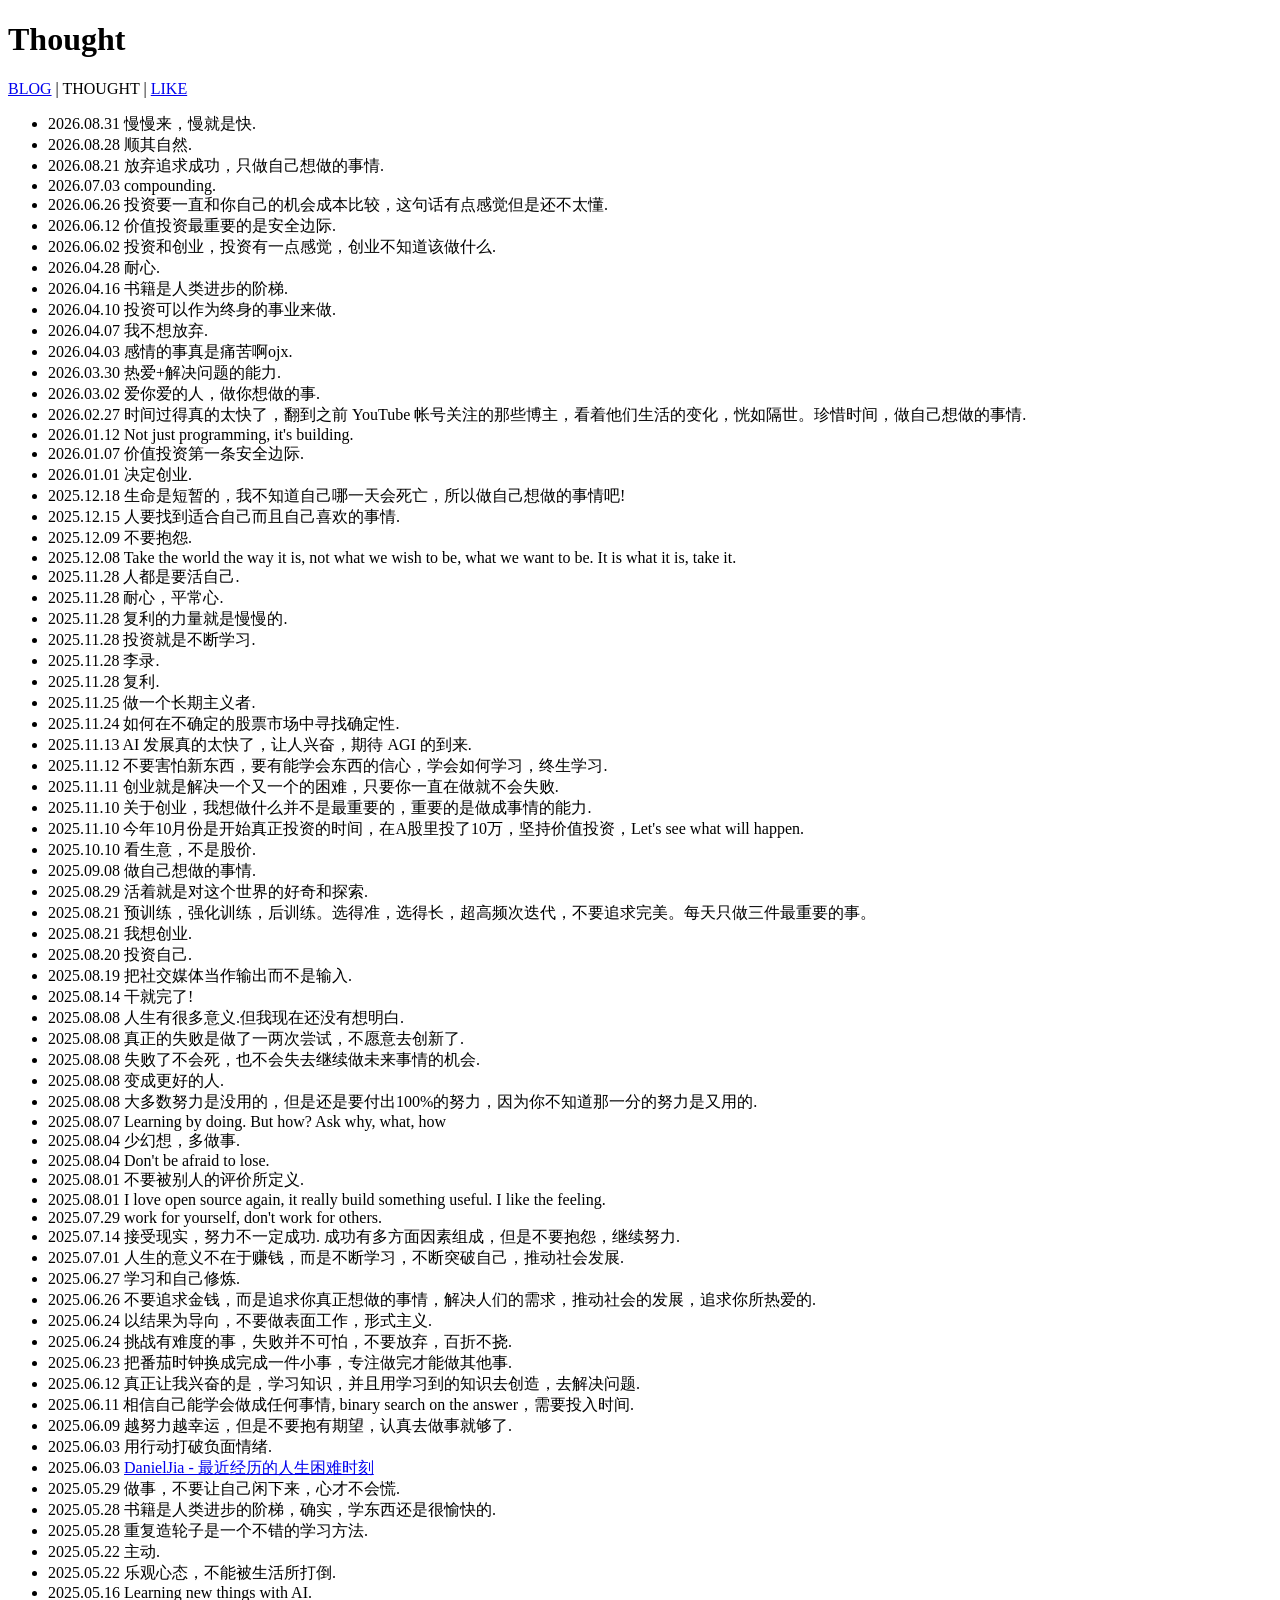
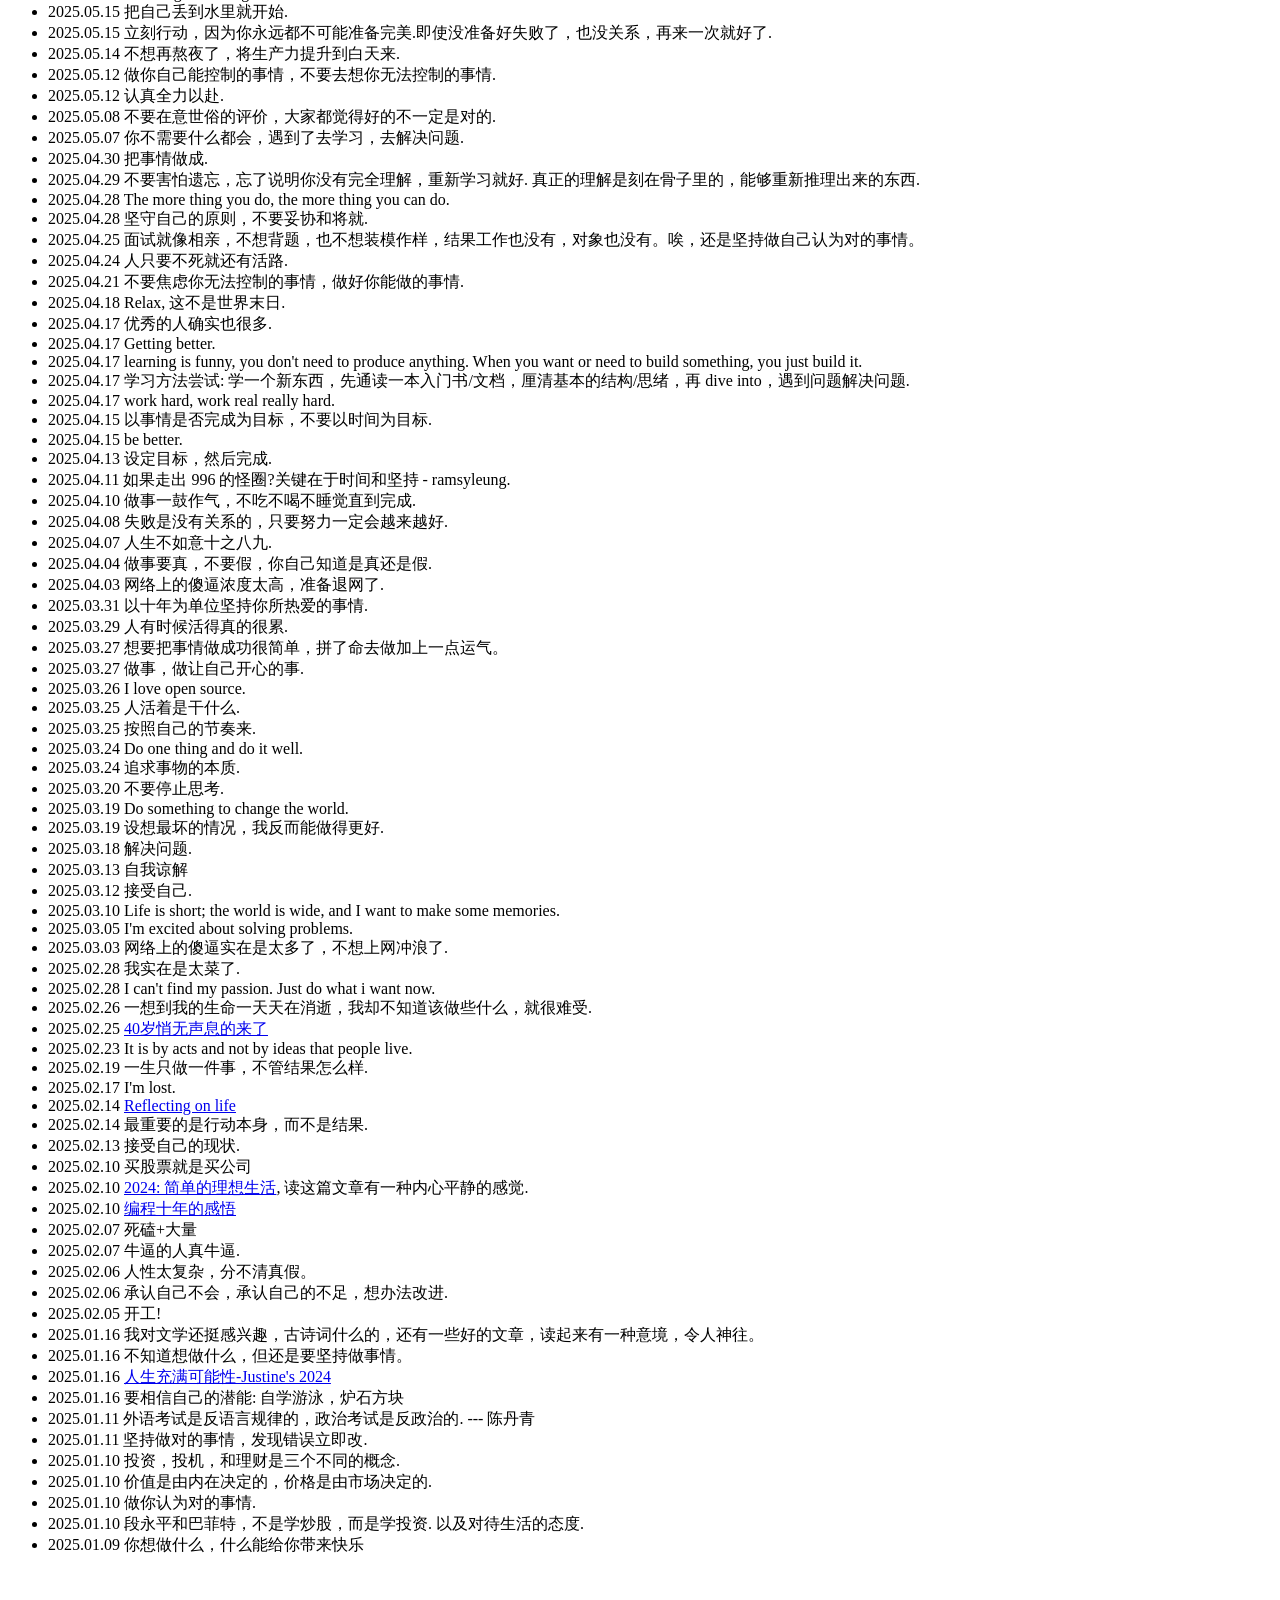
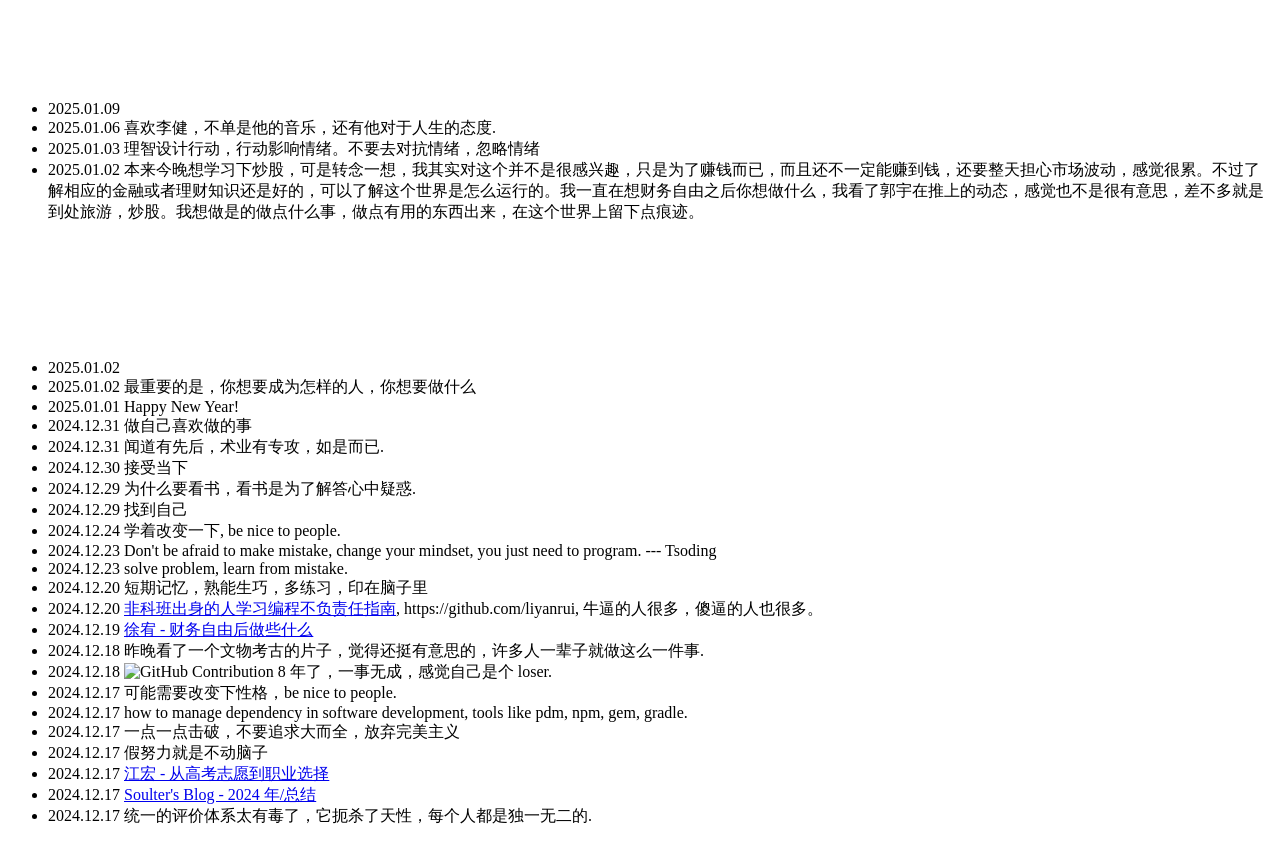
==== thought.html @ a5ce5727 "Update" ====
<!DOCTYPE html>
<html>
    <head>
        <title>Thought</title>
        <link rel="stylesheet" href="./assets/main.css" />
    </head>
    <body>
        <div class="content">
        <h1>Thought</h1>
        <div id="blog">
            <a href="./index.html">BLOG</a> | THOUGHT | <a href="./like.html">LIKE</a>
        </div>
        <ul>
            <li>2026.08.31 慢慢来，慢就是快.</li>
            <li>2026.08.28 顺其自然.</li>
            <li>2026.08.21 放弃追求成功，只做自己想做的事情.</li>
            <li>2026.07.03 compounding.</li>
            <li>2026.06.26 投资要一直和你自己的机会成本比较，这句话有点感觉但是还不太懂.</li>
            <li>2026.06.12 价值投资最重要的是安全边际.</li>
            <li>2026.06.02 投资和创业，投资有一点感觉，创业不知道该做什么.</li>
            <li>2026.04.28 耐心.</li>
            <li>2026.04.16 书籍是人类进步的阶梯.</li>
            <li>2026.04.10 投资可以作为终身的事业来做.</li>
            <li>2026.04.07 我不想放弃.</li>
            <li>2026.04.03 感情的事真是痛苦啊ojx.</li>
            <li>2026.03.30 热爱+解决问题的能力.</li>
            <li>2026.03.02 爱你爱的人，做你想做的事.</li>
            <li>2026.02.27 时间过得真的太快了，翻到之前 YouTube 帐号关注的那些博主，看着他们生活的变化，恍如隔世。珍惜时间，做自己想做的事情.</li>
            <li>2026.01.12 Not just programming, it's building.</li>
            <li>2026.01.07 价值投资第一条安全边际.</li>
            <li>2026.01.01 决定创业.</li>
            <li>2025.12.18 生命是短暂的，我不知道自己哪一天会死亡，所以做自己想做的事情吧!</li>
            <li>2025.12.15 人要找到适合自己而且自己喜欢的事情.</li>
            <li>2025.12.09 不要抱怨.</li>
            <li>2025.12.08 Take the world the way it is, not what we wish to be, what we want to be. It is what it is, take it.</li>
            <li>2025.11.28 人都是要活自己.</li>
            <li>2025.11.28 耐心，平常心.</li>
            <li>2025.11.28 复利的力量就是慢慢的.</li>
            <li>2025.11.28 投资就是不断学习.</li>
            <li>2025.11.28 李录.</li>
            <li>2025.11.28 复利.</li>
            <li>2025.11.25 做一个长期主义者.</li>
            <li>2025.11.24 如何在不确定的股票市场中寻找确定性.</li>
            <li>2025.11.13 AI 发展真的太快了，让人兴奋，期待 AGI 的到来.</li>
            <li>2025.11.12 不要害怕新东西，要有能学会东西的信心，学会如何学习，终生学习.</li>
            <li>2025.11.11 创业就是解决一个又一个的困难，只要你一直在做就不会失败.</li>
            <li>2025.11.10 关于创业，我想做什么并不是最重要的，重要的是做成事情的能力.</li>
            <li>2025.11.10 今年10月份是开始真正投资的时间，在A股里投了10万，坚持价值投资，Let's see what will happen.</li>
            <li>2025.10.10 看生意，不是股价.</li>
            <li>2025.09.08 做自己想做的事情.</li>
            <li>2025.08.29 活着就是对这个世界的好奇和探索.</li>
            <li>2025.08.21 预训练，强化训练，后训练。选得准，选得长，超高频次迭代，不要追求完美。每天只做三件最重要的事。</li>
            <li>2025.08.21 我想创业.</li>
            <li>2025.08.20 投资自己.</li>
            <li>2025.08.19 把社交媒体当作输出而不是输入.</li>
            <li>2025.08.14 干就完了!</li>
            <li>2025.08.08 人生有很多意义.但我现在还没有想明白.</li>
            <li>2025.08.08 真正的失败是做了一两次尝试，不愿意去创新了.</li>
            <li>2025.08.08 失败了不会死，也不会失去继续做未来事情的机会.</li>
            <li>2025.08.08 变成更好的人.</li>
            <li>2025.08.08 大多数努力是没用的，但是还是要付出100%的努力，因为你不知道那一分的努力是又用的.</li>
            <li>2025.08.07 Learning by doing. But how? Ask why, what, how</li>
            <li>2025.08.04 少幻想，多做事.</li>
            <li>2025.08.04 Don't be afraid to lose.</li>
            <li>2025.08.01 不要被别人的评价所定义.</li>
            <li>2025.08.01 I love open source again, it really build something useful. I like the feeling.</li>
            <li>2025.07.29 work for yourself, don't work for others.</li>
            <li>2025.07.14 接受现实，努力不一定成功. 成功有多方面因素组成，但是不要抱怨，继续努力.</li>
            <li>2025.07.01 人生的意义不在于赚钱，而是不断学习，不断突破自己，推动社会发展.</li>
            <li>2025.06.27 学习和自己修炼.</li>
            <li>2025.06.26 不要追求金钱，而是追求你真正想做的事情，解决人们的需求，推动社会的发展，追求你所热爱的.</li>
            <li>2025.06.24 以结果为导向，不要做表面工作，形式主义.</li>
            <li>2025.06.24 挑战有难度的事，失败并不可怕，不要放弃，百折不挠.</li>
            <li>2025.06.23 把番茄时钟换成完成一件小事，专注做完才能做其他事.</li>
            <li>2025.06.12 真正让我兴奋的是，学习知识，并且用学习到的知识去创造，去解决问题.</li>
            <li>2025.06.11 相信自己能学会做成任何事情, binary search on the answer，需要投入时间.</li>
            <li>2025.06.09 越努力越幸运，但是不要抱有期望，认真去做事就够了.</li>
            <li>2025.06.03 用行动打破负面情绪.</li>
            <li>2025.06.03 <a href="https://danieljia.com/posts/tough-time/">DanielJia - 最近经历的人生困难时刻</a>
            <li>2025.05.29 做事，不要让自己闲下来，心才不会慌.</li>
            <li>2025.05.28 书籍是人类进步的阶梯，确实，学东西还是很愉快的.</li>
            <li>2025.05.28 重复造轮子是一个不错的学习方法.</li>
            <li>2025.05.22 主动.</li>
            <li>2025.05.22 乐观心态，不能被生活所打倒.</li>
            <li>2025.05.16 Learning new things with AI.</li>
            <li>2025.05.15 把自己丢到水里就开始.</li>
            <li>2025.05.15 立刻行动，因为你永远都不可能准备完美.即使没准备好失败了，也没关系，再来一次就好了.</li>
            <li>2025.05.14 不想再熬夜了，将生产力提升到白天来.</li>
            <li>2025.05.12 做你自己能控制的事情，不要去想你无法控制的事情.</li>
            <li>2025.05.12 认真全力以赴.</li>
            <li>2025.05.08 不要在意世俗的评价，大家都觉得好的不一定是对的.</li>
            <li>2025.05.07 你不需要什么都会，遇到了去学习，去解决问题.</li>
            <li>2025.04.30 把事情做成.</li>
            <li>2025.04.29 不要害怕遗忘，忘了说明你没有完全理解，重新学习就好. 真正的理解是刻在骨子里的，能够重新推理出来的东西.</li>
            <li>2025.04.28 The more thing you do, the more thing you can do.</li>
            <li>2025.04.28 坚守自己的原则，不要妥协和将就.</li>
            <li>2025.04.25 面试就像相亲，不想背题，也不想装模作样，结果工作也没有，对象也没有。唉，还是坚持做自己认为对的事情。</li>
            <li>2025.04.24 人只要不死就还有活路.</li>
            <li>2025.04.21 不要焦虑你无法控制的事情，做好你能做的事情.</li>
            <li>2025.04.18 Relax, 这不是世界末日.</li>
            <li>2025.04.17 优秀的人确实也很多.</li>
            <li>2025.04.17 Getting better.</li>
            <li>2025.04.17 learning is funny, you don't need to produce anything. When you want or need to build something, you just build it.</li>
            <li>2025.04.17 学习方法尝试: 学一个新东西，先通读一本入门书/文档，厘清基本的结构/思绪，再 dive into，遇到问题解决问题.</li>
            <li>2025.04.17 work hard, work real really hard.</li>
            <li>2025.04.15 以事情是否完成为目标，不要以时间为目标.</li>
            <li>2025.04.15 be better.</li>
            <li>2025.04.13 设定目标，然后完成.</li>
            <li>2025.04.11 如果走出 996 的怪圈?关键在于时间和坚持 - ramsyleung.</li>
            <li>2025.04.10 做事一鼓作气，不吃不喝不睡觉直到完成.</li>
            <li>2025.04.08 失败是没有关系的，只要努力一定会越来越好.</li>
            <li>2025.04.07 人生不如意十之八九.</li>
            <li>2025.04.04 做事要真，不要假，你自己知道是真还是假.</li>
            <li>2025.04.03 网络上的傻逼浓度太高，准备退网了.</li>
            <li>2025.03.31 以十年为单位坚持你所热爱的事情.</li>
            <li>2025.03.29 人有时候活得真的很累. </li>
            <li>2025.03.27 想要把事情做成功很简单，拼了命去做加上一点运气。</li>
	        <li>2025.03.27 做事，做让自己开心的事.</li>
	        <li>2025.03.26 I love open source.</li>
            <li>2025.03.25 人活着是干什么.</li>
            <li>2025.03.25 按照自己的节奏来.</li>
            <li>2025.03.24 Do one thing and do it well.</li>
            <li>2025.03.24 追求事物的本质.</li>
            <li>2025.03.20 不要停止思考.</li>
            <li>2025.03.19 Do something to change the world.</li>
            <li>2025.03.19 设想最坏的情况，我反而能做得更好.</li>
            <li>2025.03.18 解决问题.</li>
            <li>2025.03.13 自我谅解</li>
            <li>2025.03.12 接受自己.</li>
            <li>2025.03.10 Life is short; the world is wide, and I want to make some memories.</li>
            <li>2025.03.05 I'm excited about solving problems.</li>
            <li>2025.03.03 网络上的傻逼实在是太多了，不想上网冲浪了.</li>
            <li>2025.02.28 我实在是太菜了.</li>
            <li>2025.02.28 I can't find my passion. Just do what i want now.</li>
            <li>2025.02.26 一想到我的生命一天天在消逝，我却不知道该做些什么，就很难受.</li>
            <li>2025.02.25 <a href="https://danieljia.com/posts/40-birthday/">40岁悄无声息的来了</a></li>
            <li>2025.02.23 It is by acts and not by ideas that people live.</li>
            <li>2025.02.19 一生只做一件事，不管结果怎么样.</li>
            <li>2025.02.17 I'm lost.</li>
            <li>2025.02.14 <a href="https://lucumr.pocoo.org/2024/12/26/reflecting-on-life/">Reflecting on life</a></li>
            <li>2025.02.14 最重要的是行动本身，而不是结果.</li>
            <li>2025.02.13 接受自己的现状.</li>
            <li>2025.02.10 买股票就是买公司</li>
            <li>2025.02.10 <a href="https://catcoding.me/p/2024-summary/">2024: 简单的理想生活</a>, 读这篇文章有一种内心平静的感觉.</li>
            <li>2025.02.10 <a href="https://ramsayleung.github.io/zh/post/2024/%E7%BC%96%E7%A8%8B%E5%8D%81%E5%B9%B4%E7%9A%84%E6%84%9F%E6%82%9F/">编程十年的感悟</a></li>
            <li>2025.02.07 死磕+大量</li>
            <li>2025.02.07 牛逼的人真牛逼.</li>
            <li>2025.02.06 人性太复杂，分不清真假。</li>
            <li>2025.02.06 承认自己不会，承认自己的不足，想办法改进.</li>
            <li>2025.02.05 开工!</li>
            <li>2025.01.16 我对文学还挺感兴趣，古诗词什么的，还有一些好的文章，读起来有一种意境，令人神往。</li>
            <li>2025.01.16 不知道想做什么，但还是要坚持做事情。</li>
            <li>2025.01.16 <a href="https://justinyan.me/post/6081">人生充满可能性-Justine's 2024</a>
            <li>2025.01.16 要相信自己的潜能: 自学游泳，炉石方块</li>
            <li>2025.01.11 外语考试是反语言规律的，政治考试是反政治的. --- 陈丹青</li>
            <li>2025.01.11 坚持做对的事情，发现错误立即改.</li>
            <li>2025.01.10 投资，投机，和理财是三个不同的概念.</li>
            <li>2025.01.10 价值是由内在决定的，价格是由市场决定的.</li>
            <li>2025.01.10 做你认为对的事情.</li>
            <li>2025.01.10 段永平和巴菲特，不是学炒股，而是学投资. 以及对待生活的态度.</li>
            <li>2025.01.09 你想做什么，什么能给你带来快乐</li>
            <li>2025.01.09 <iframe width="280" height="158" src="https://www.youtube.com/embed/YBQFl18wapg?si=L4A5dGwODQNW8XxY" title="YouTube video player" frameborder="0" allow="accelerometer; autoplay; clipboard-write; encrypted-media; gyroscope; picture-in-picture; web-share" referrerpolicy="strict-origin-when-cross-origin" allowfullscreen></iframe></li>
            <li>2025.01.06 喜欢李健，不单是他的音乐，还有他对于人生的态度.</li>
	        <li>2025.01.03 理智设计行动，行动影响情绪。不要去对抗情绪，忽略情绪</li>
	        <li>2025.01.02 本来今晚想学习下炒股，可是转念一想，我其实对这个并不是很感兴趣，只是为了赚钱而已，而且还不一定能赚到钱，还要整天担心市场波动，感觉很累。不过了解相应的金融或者理财知识还是好的，可以了解这个世界是怎么运行的。我一直在想财务自由之后你想做什么，我看了郭宇在推上的动态，感觉也不是很有意思，差不多就是到处旅游，炒股。我想做是的做点什么事，做点有用的东西出来，在这个世界上留下点痕迹。</li>
	        <li>2025.01.02 <iframe src="//player.bilibili.com/player.html?isOutside=true&aid=113629198291003&bvid=BV1m2qkYwE8p&cid=27277198030&p=1" scrolling="no" border="0" frameborder="no" framespacing="0" allowfullscreen="true"></iframe></li>
	        <li>2025.01.02 最重要的是，你想要成为怎样的人，你想要做什么</li>
	        <li>2025.01.01 Happy New Year!</li>
            <li>2024.12.31 做自己喜欢做的事</li>
            <li>2024.12.31 闻道有先后，术业有专攻，如是而已.</li>
            <li>2024.12.30 接受当下</li>
	    <li>2024.12.29 为什么要看书，看书是为了解答心中疑惑.</li>
	    <li>2024.12.29 找到自己</li>
            <li>2024.12.24 学着改变一下, be nice to people.</li>
            <li>2024.12.23 Don't be afraid to make mistake, change your mindset, you just need to program. --- Tsoding</li>
            <li>2024.12.23 solve problem, learn from mistake.</li>
            <li>2024.12.20 短期记忆，熟能生巧，多练习，印在脑子里</li>
            <li>2024.12.20 <a href="https://segmentfault.com/a/1190000003873192">非科班出身的人学习编程不负责任指南</a>, https://github.com/liyanrui, 牛逼的人很多，傻逼的人也很多。</li>
            <li>2024.12.19 <a href="https://blog.youxu.info/2021/11/01/after-fire/">徐宥 - 财务自由后做些什么</a></li>
            <li>2024.12.18 昨晚看了一个文物考古的片子，觉得还挺有意思的，许多人一辈子就做这么一件事.</li>
            <li>2024.12.18 <img
                  src="assets/postspark_github_contribution_12-18-2024.png"
                  alt="GitHub Contribution"
                  width="150"
                  height="254" />
                8 年了，一事无成，感觉自己是个 loser.
            </li>
            <li>2024.12.17 可能需要改变下性格，be nice to people.</li>
            <li>2024.12.17 how to manage dependency in software development, tools like pdm, npm, gem, gradle.</li>
            <li>2024.12.17 一点一点击破，不要追求大而全，放弃完美主义</li>
            <li>2024.12.17 假努力就是不动脑子</li>
            <li>2024.12.17 <a href="https://1byte.io/articles/gaokao-choice/">江宏 - 从高考志愿到职业选择</a></li>
            <li>2024.12.17 <a href="https://blog.soulter.top/posts/2024-yearly-record.html">Soulter's Blog - 2024 年/总结</a></li>
            <li>2024.12.17 统一的评价体系太有毒了，它扼杀了天性，每个人都是独一无二的.</li>
        </ul>
        </div>
    </body>
</html>
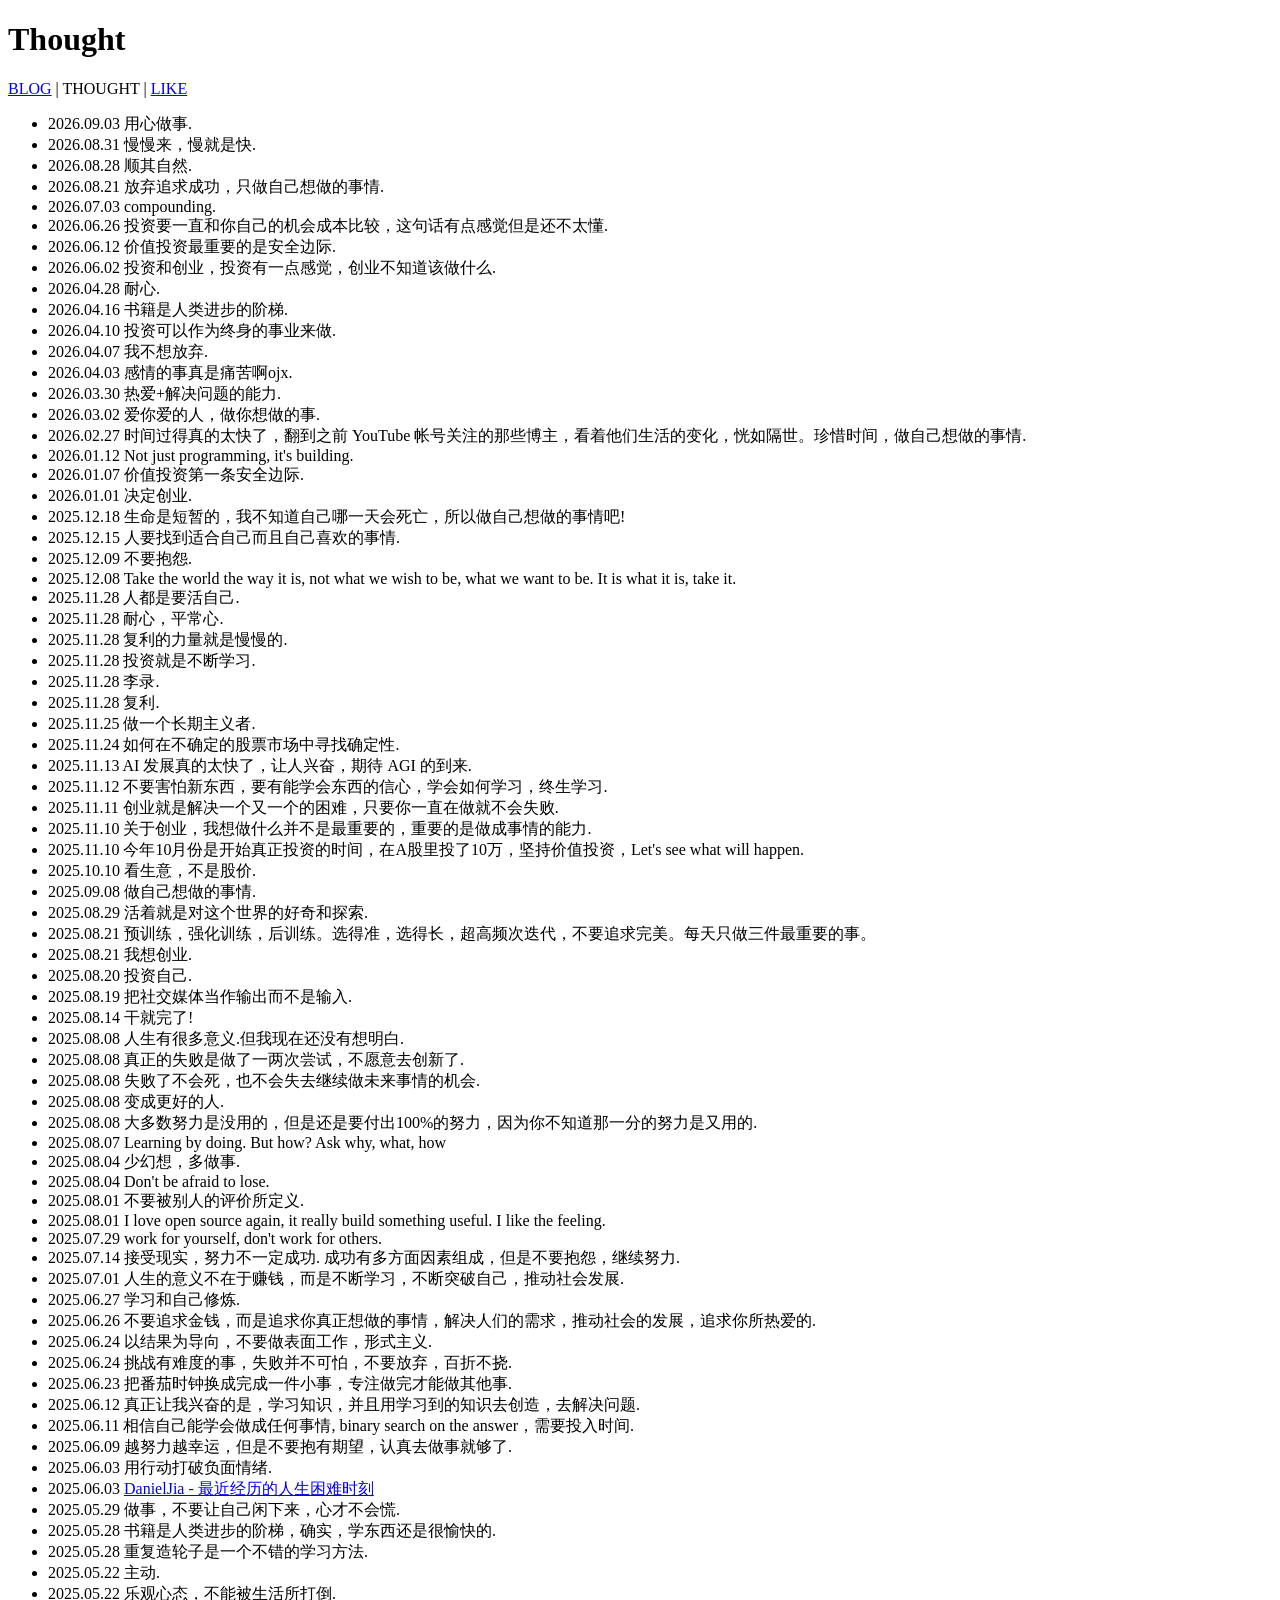
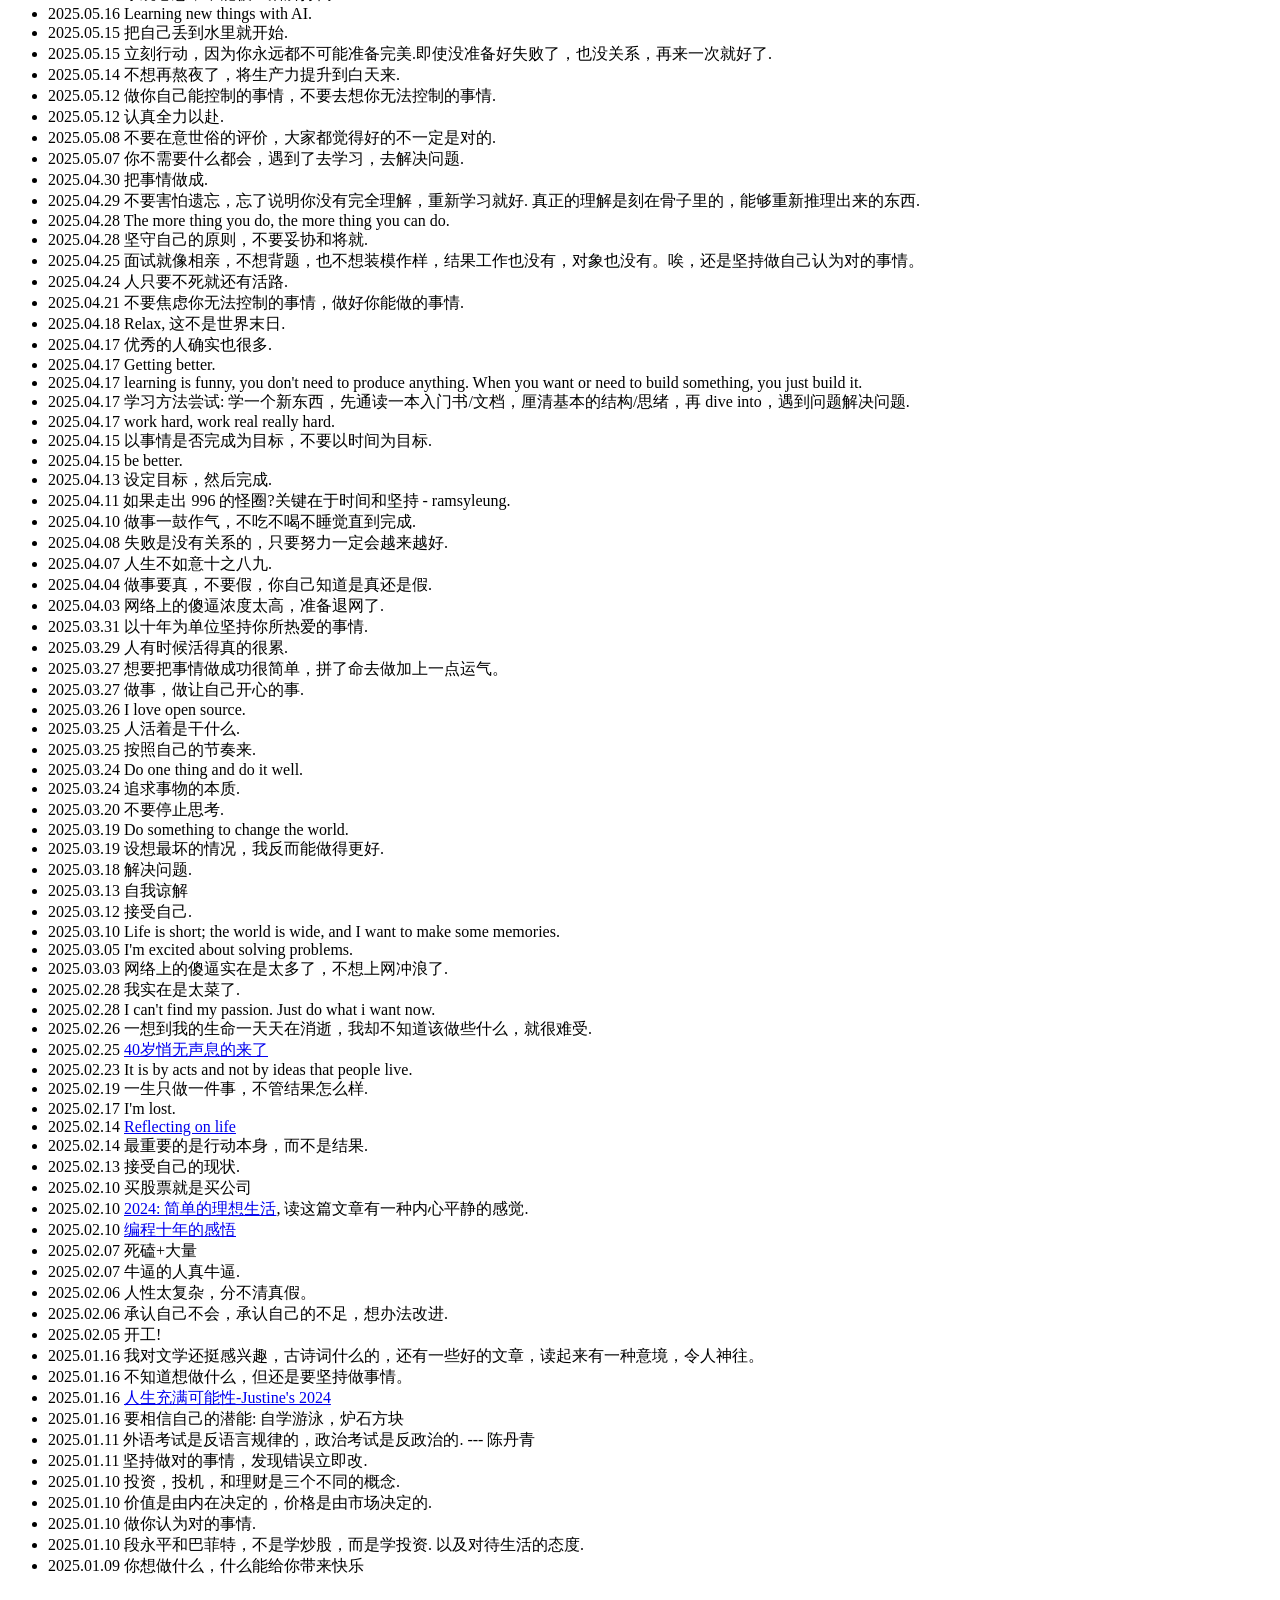
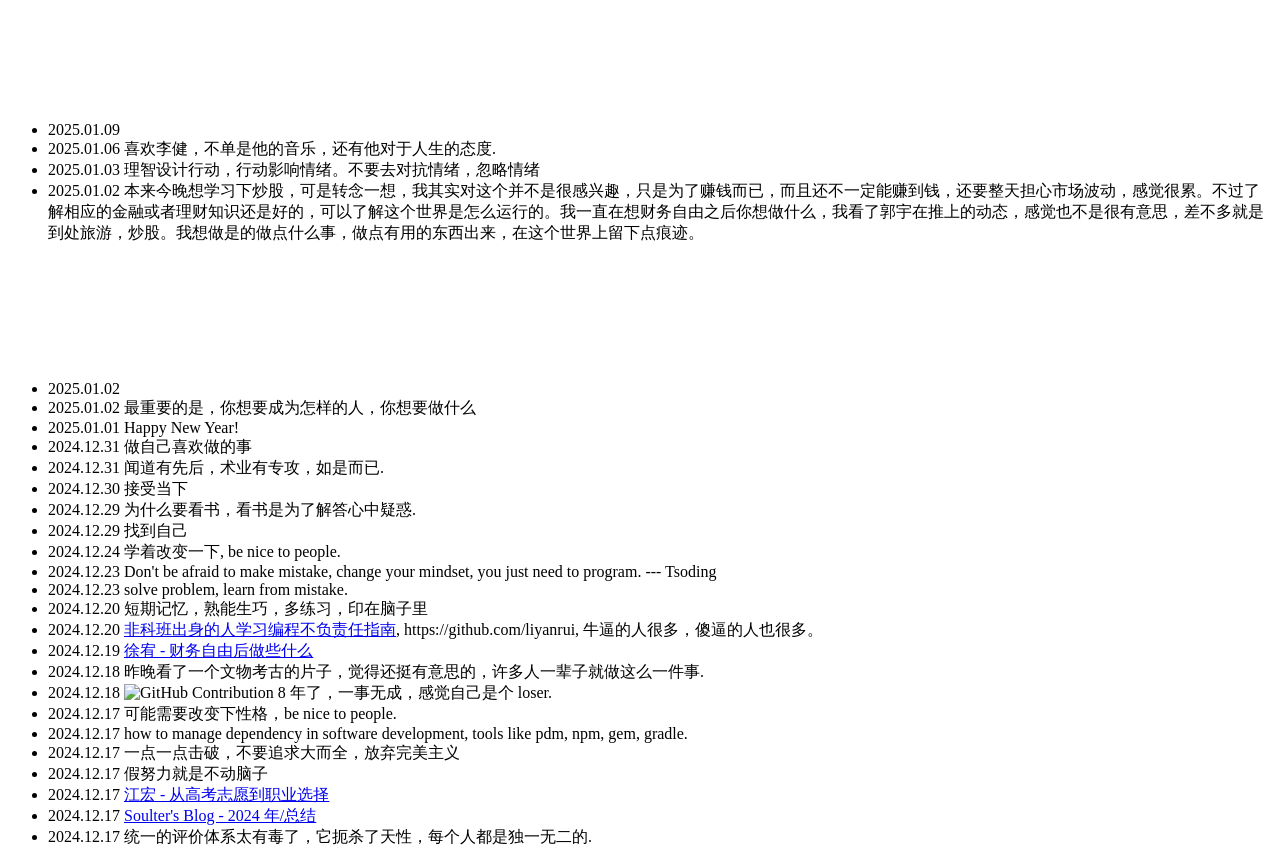
==== commit d9edc92a: "Update" ====
--- a/thought.html
+++ b/thought.html
@@ -11,6 +11,7 @@
             <a href="./index.html">BLOG</a> | THOUGHT | <a href="./like.html">LIKE</a>
         </div>
         <ul>
+            <li>2026.09.03 用心做事.</li>
             <li>2026.08.31 慢慢来，慢就是快.</li>
             <li>2026.08.28 顺其自然.</li>
             <li>2026.08.21 放弃追求成功，只做自己想做的事情.</li>
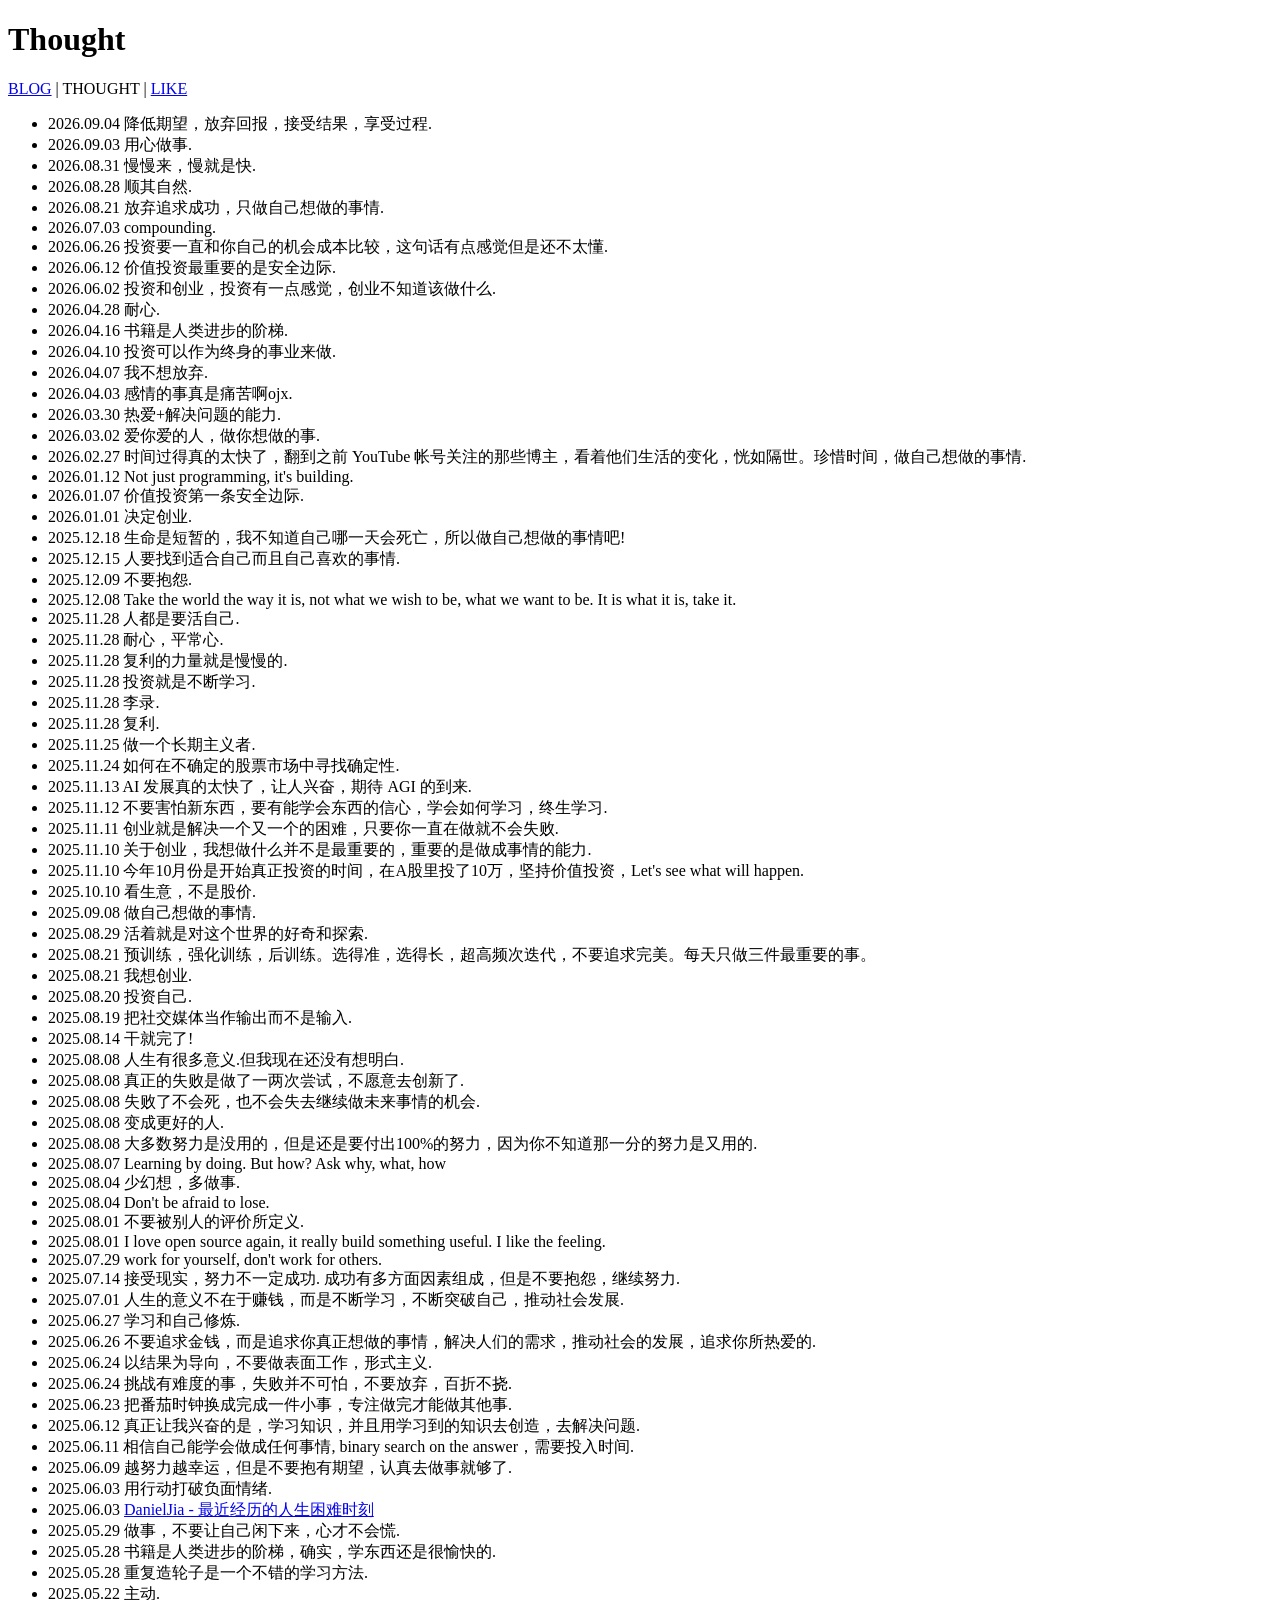
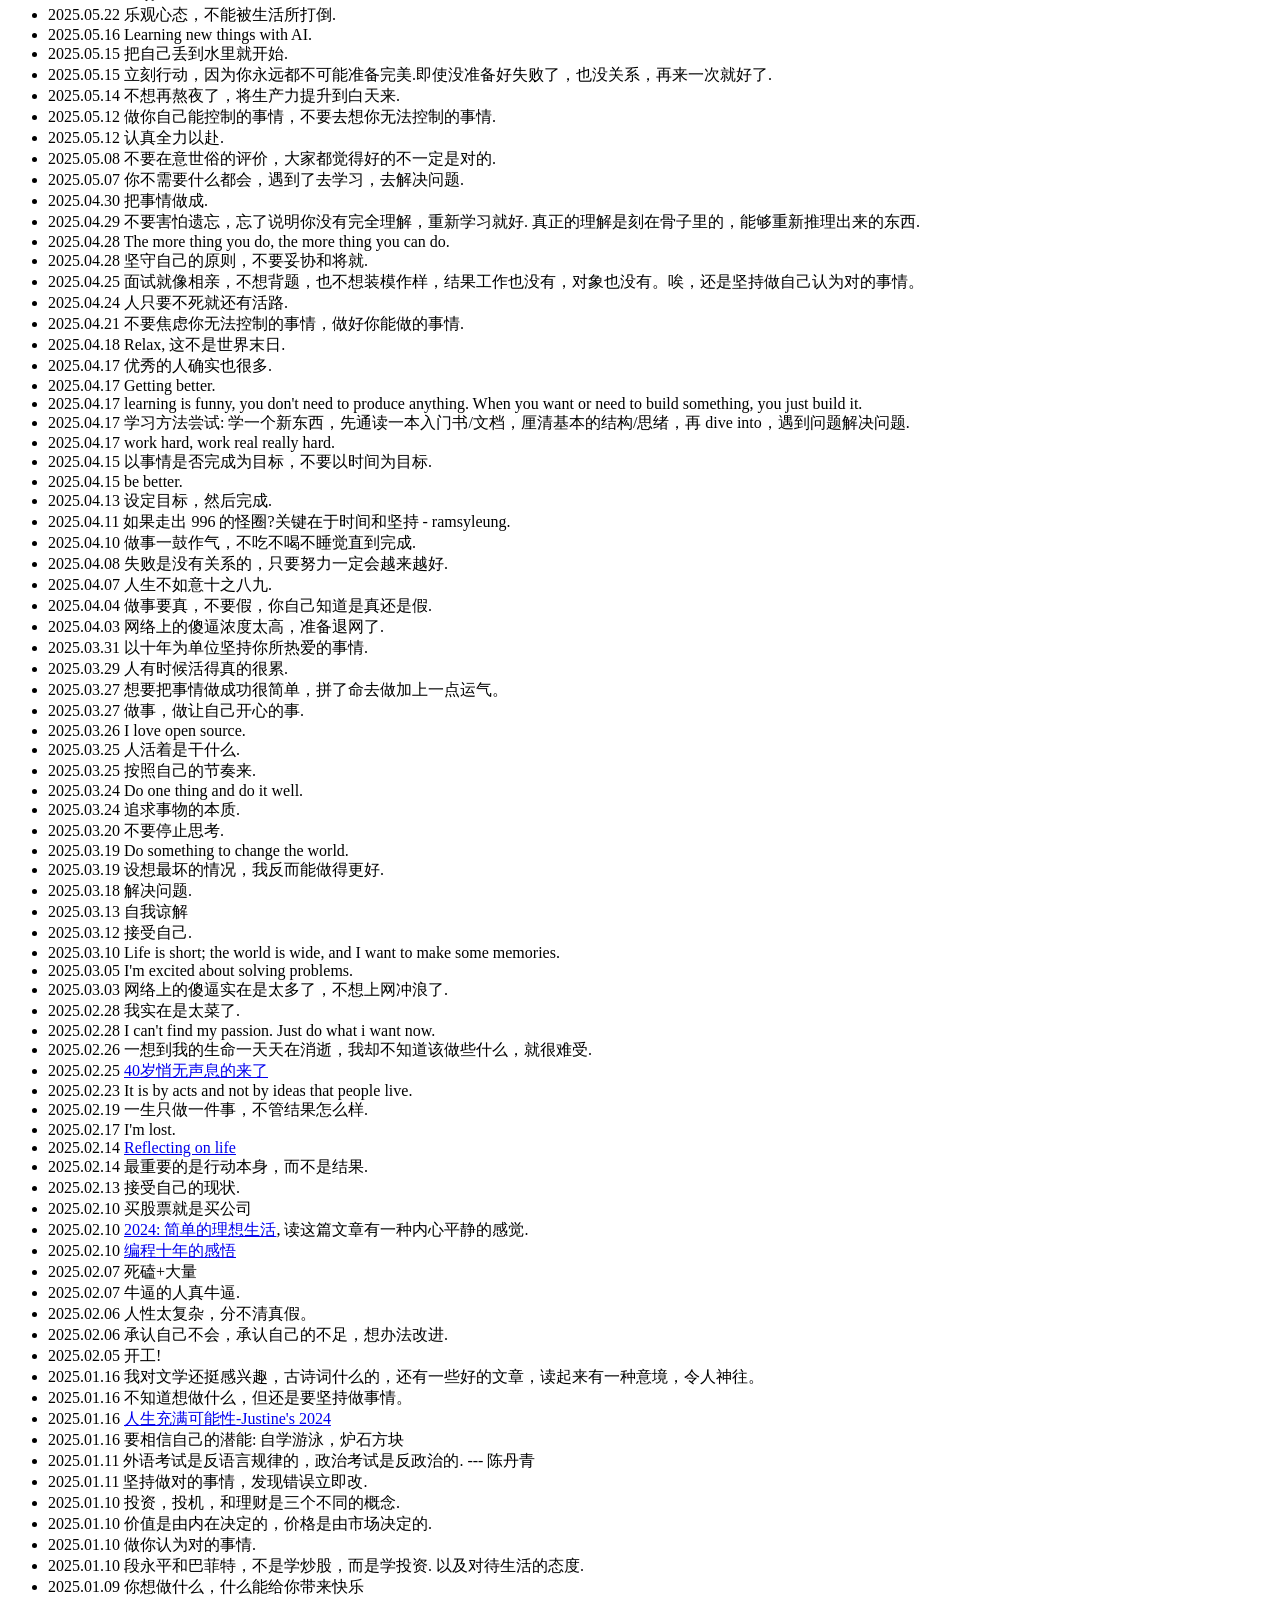
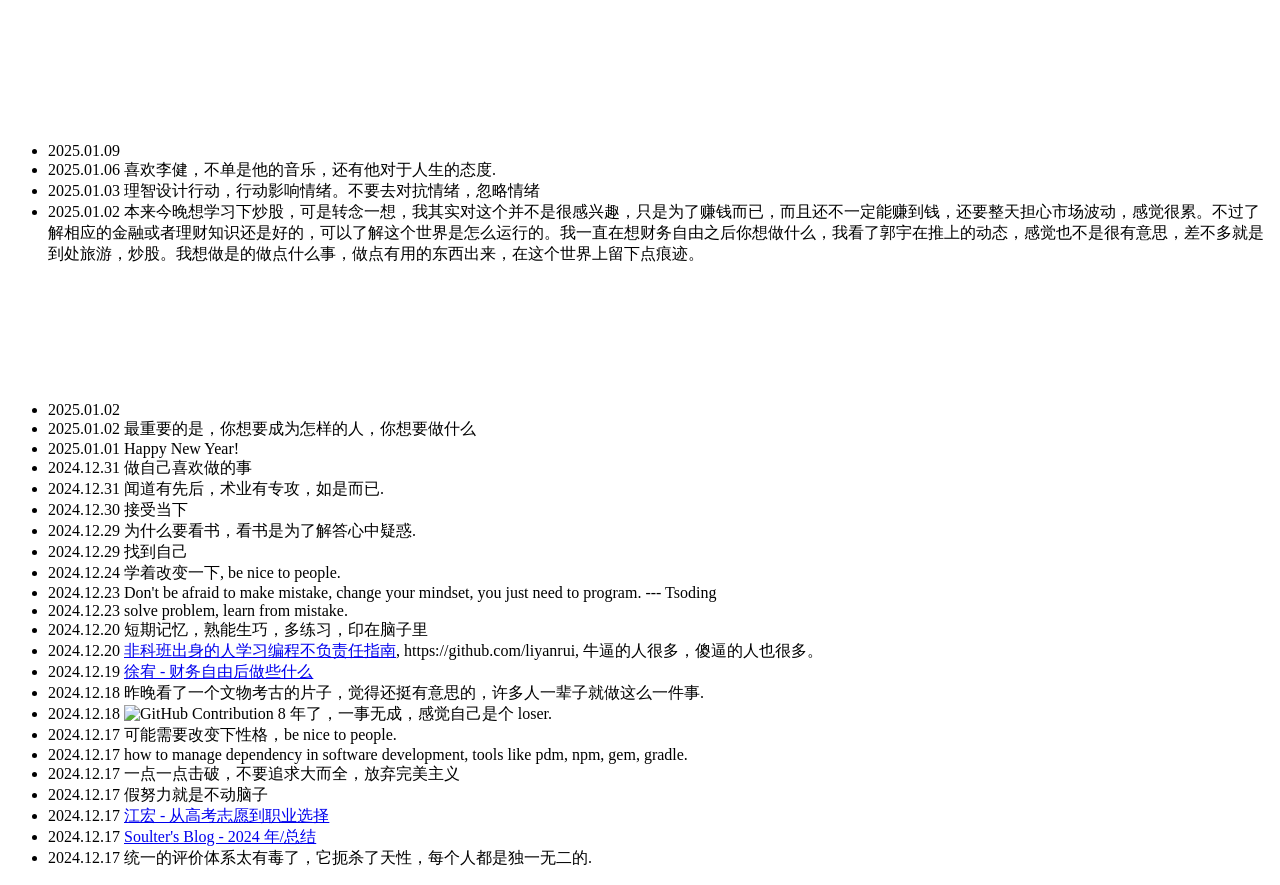
==== commit bc1403e6: "Update" ====
--- a/thought.html
+++ b/thought.html
@@ -11,6 +11,7 @@
             <a href="./index.html">BLOG</a> | THOUGHT | <a href="./like.html">LIKE</a>
         </div>
         <ul>
+            <li>2026.09.04 降低期望，放弃回报，接受结果，享受过程.</li>
             <li>2026.09.03 用心做事.</li>
             <li>2026.08.31 慢慢来，慢就是快.</li>
             <li>2026.08.28 顺其自然.</li>
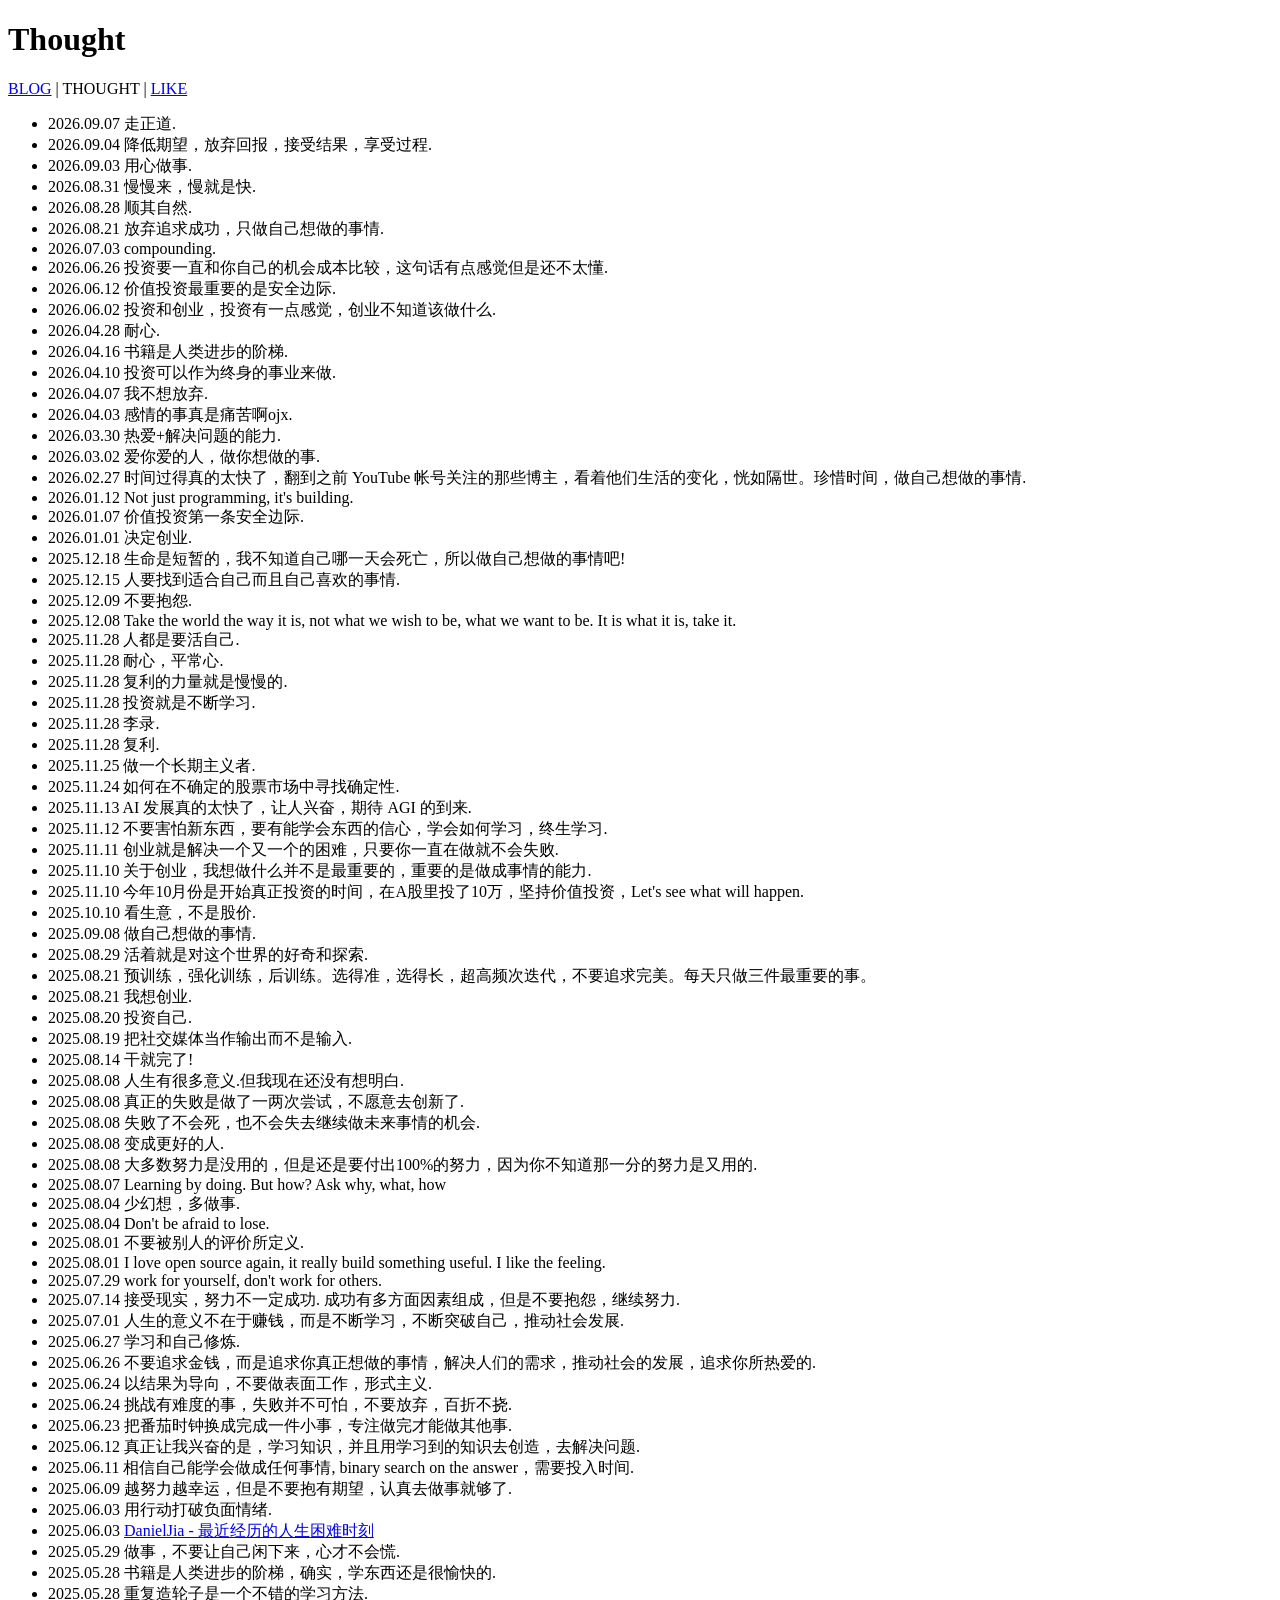
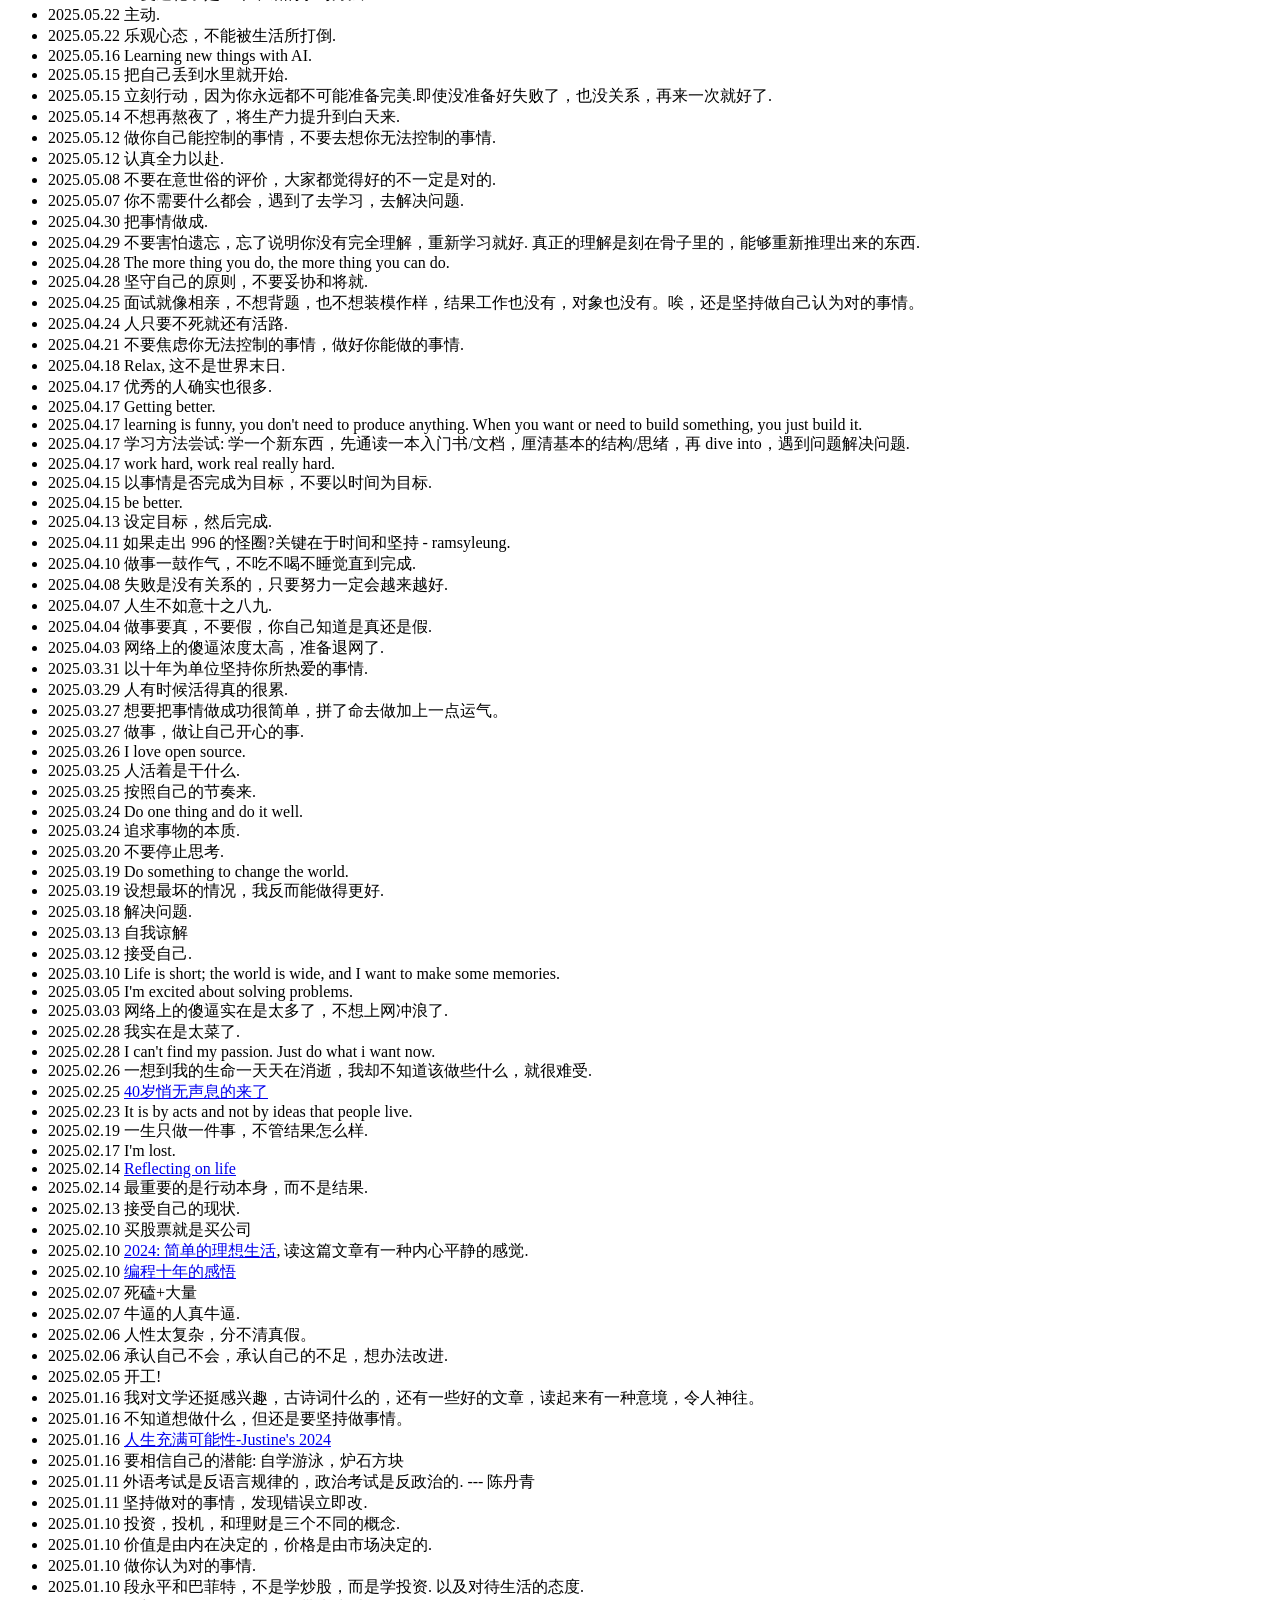
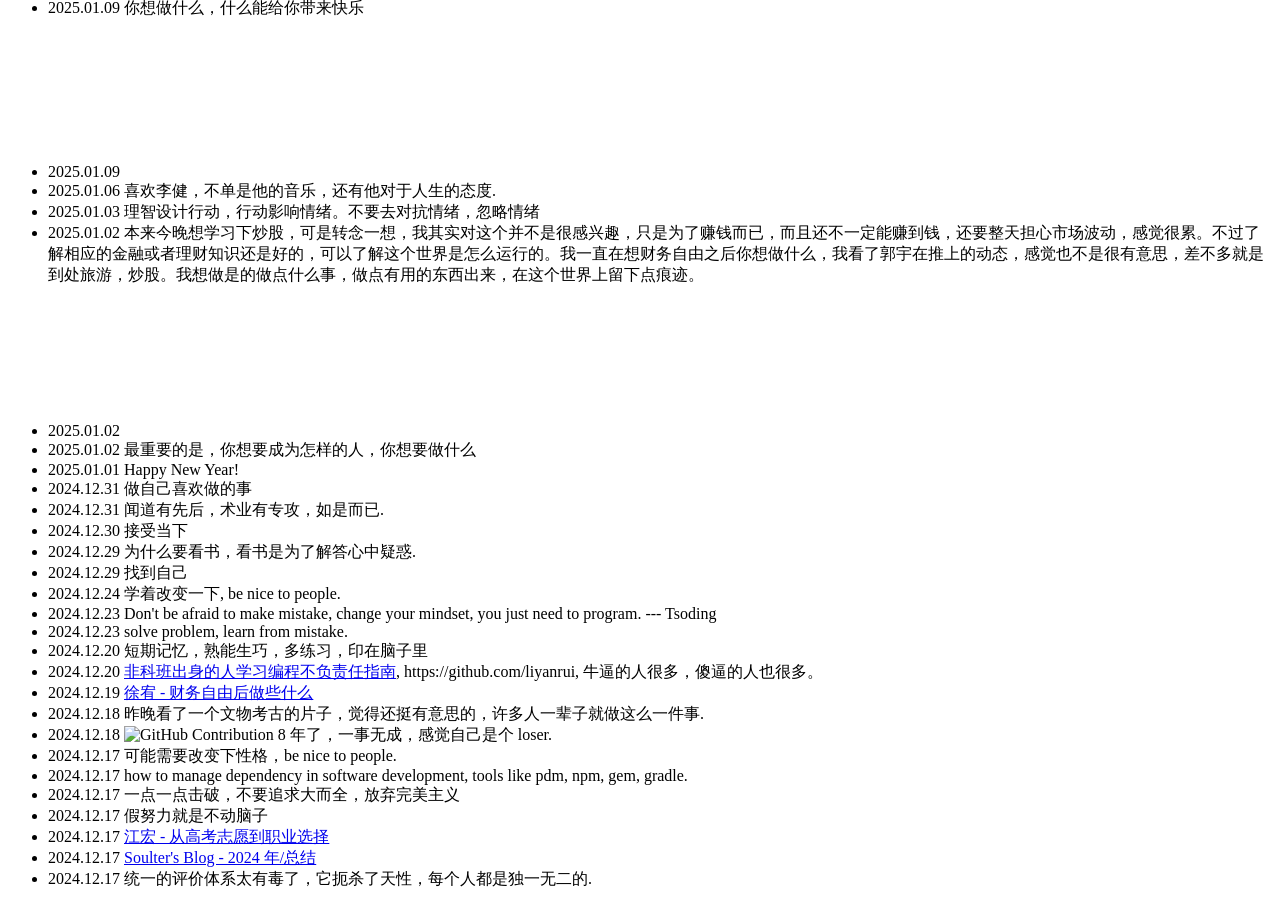
==== commit e25b8c8e: "Update" ====
--- a/thought.html
+++ b/thought.html
@@ -11,6 +11,7 @@
             <a href="./index.html">BLOG</a> | THOUGHT | <a href="./like.html">LIKE</a>
         </div>
         <ul>
+            <li>2026.09.07 走正道.</li>
             <li>2026.09.04 降低期望，放弃回报，接受结果，享受过程.</li>
             <li>2026.09.03 用心做事.</li>
             <li>2026.08.31 慢慢来，慢就是快.</li>
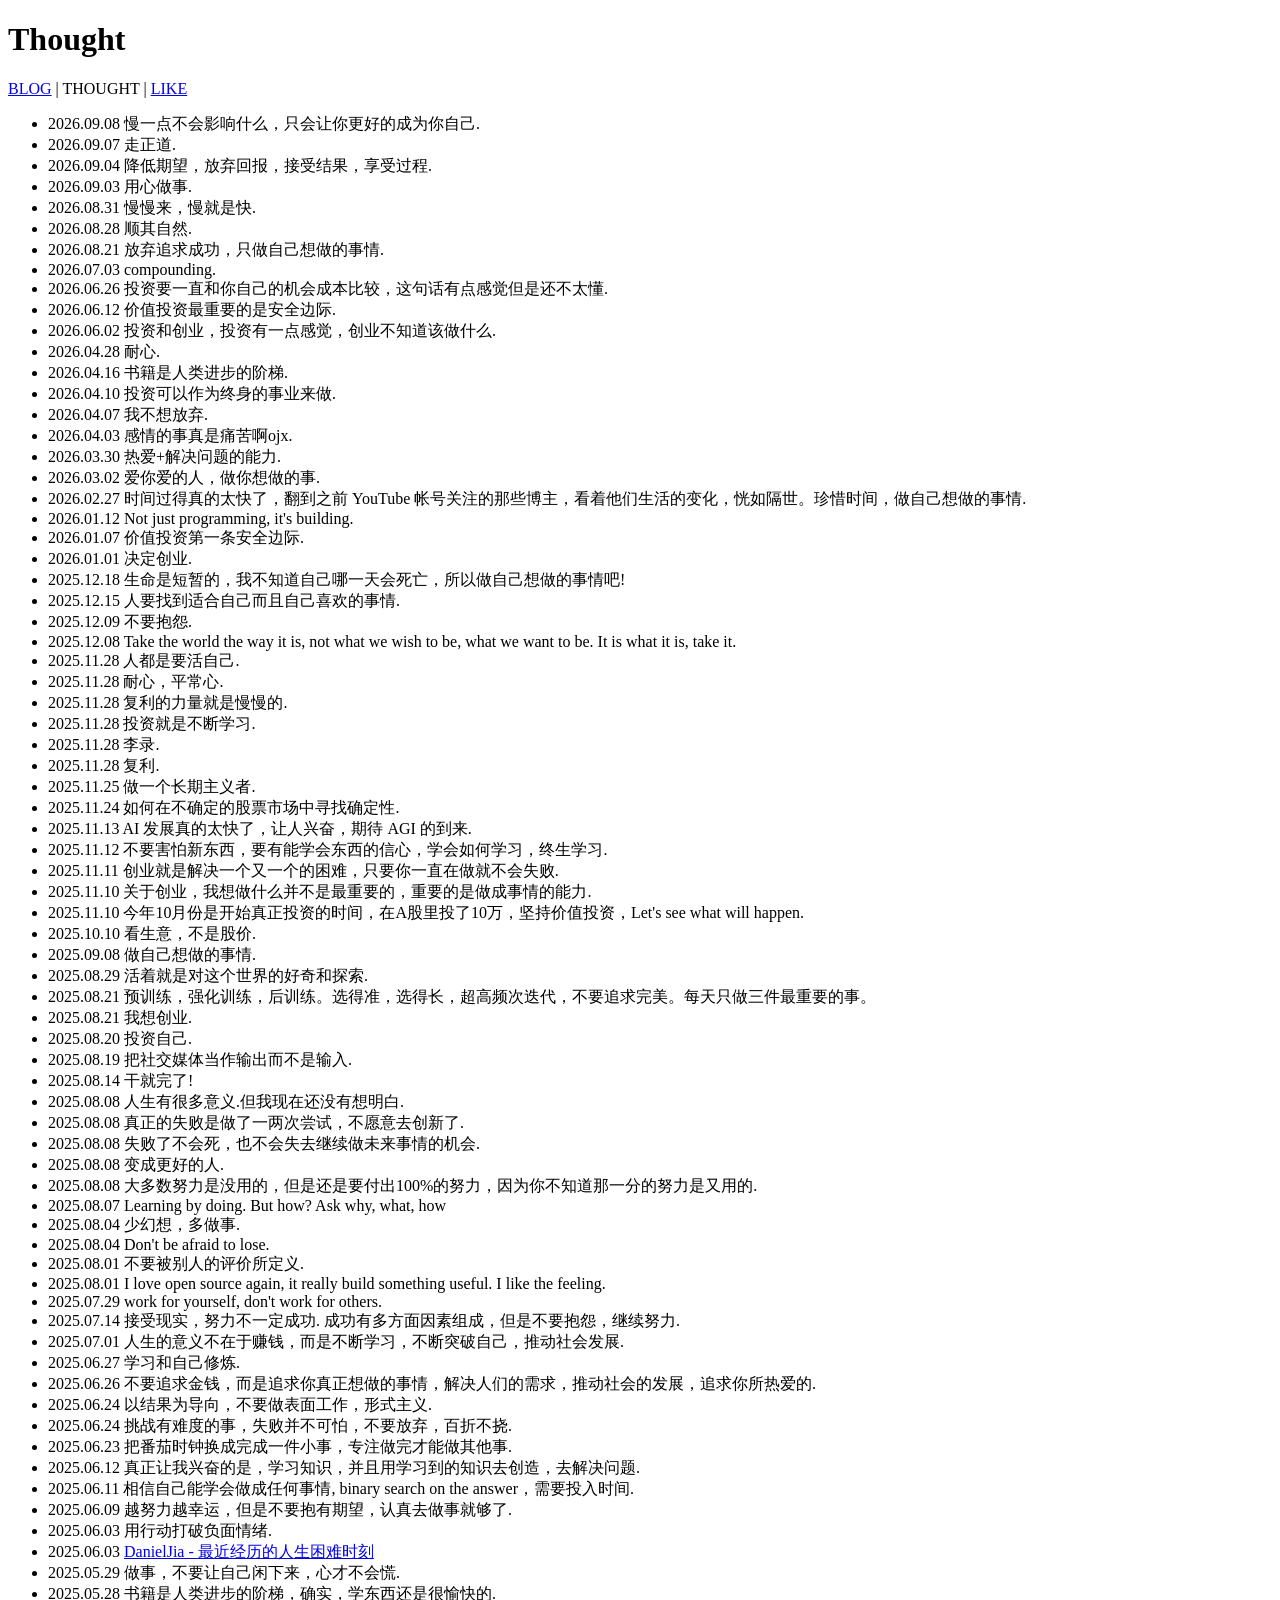
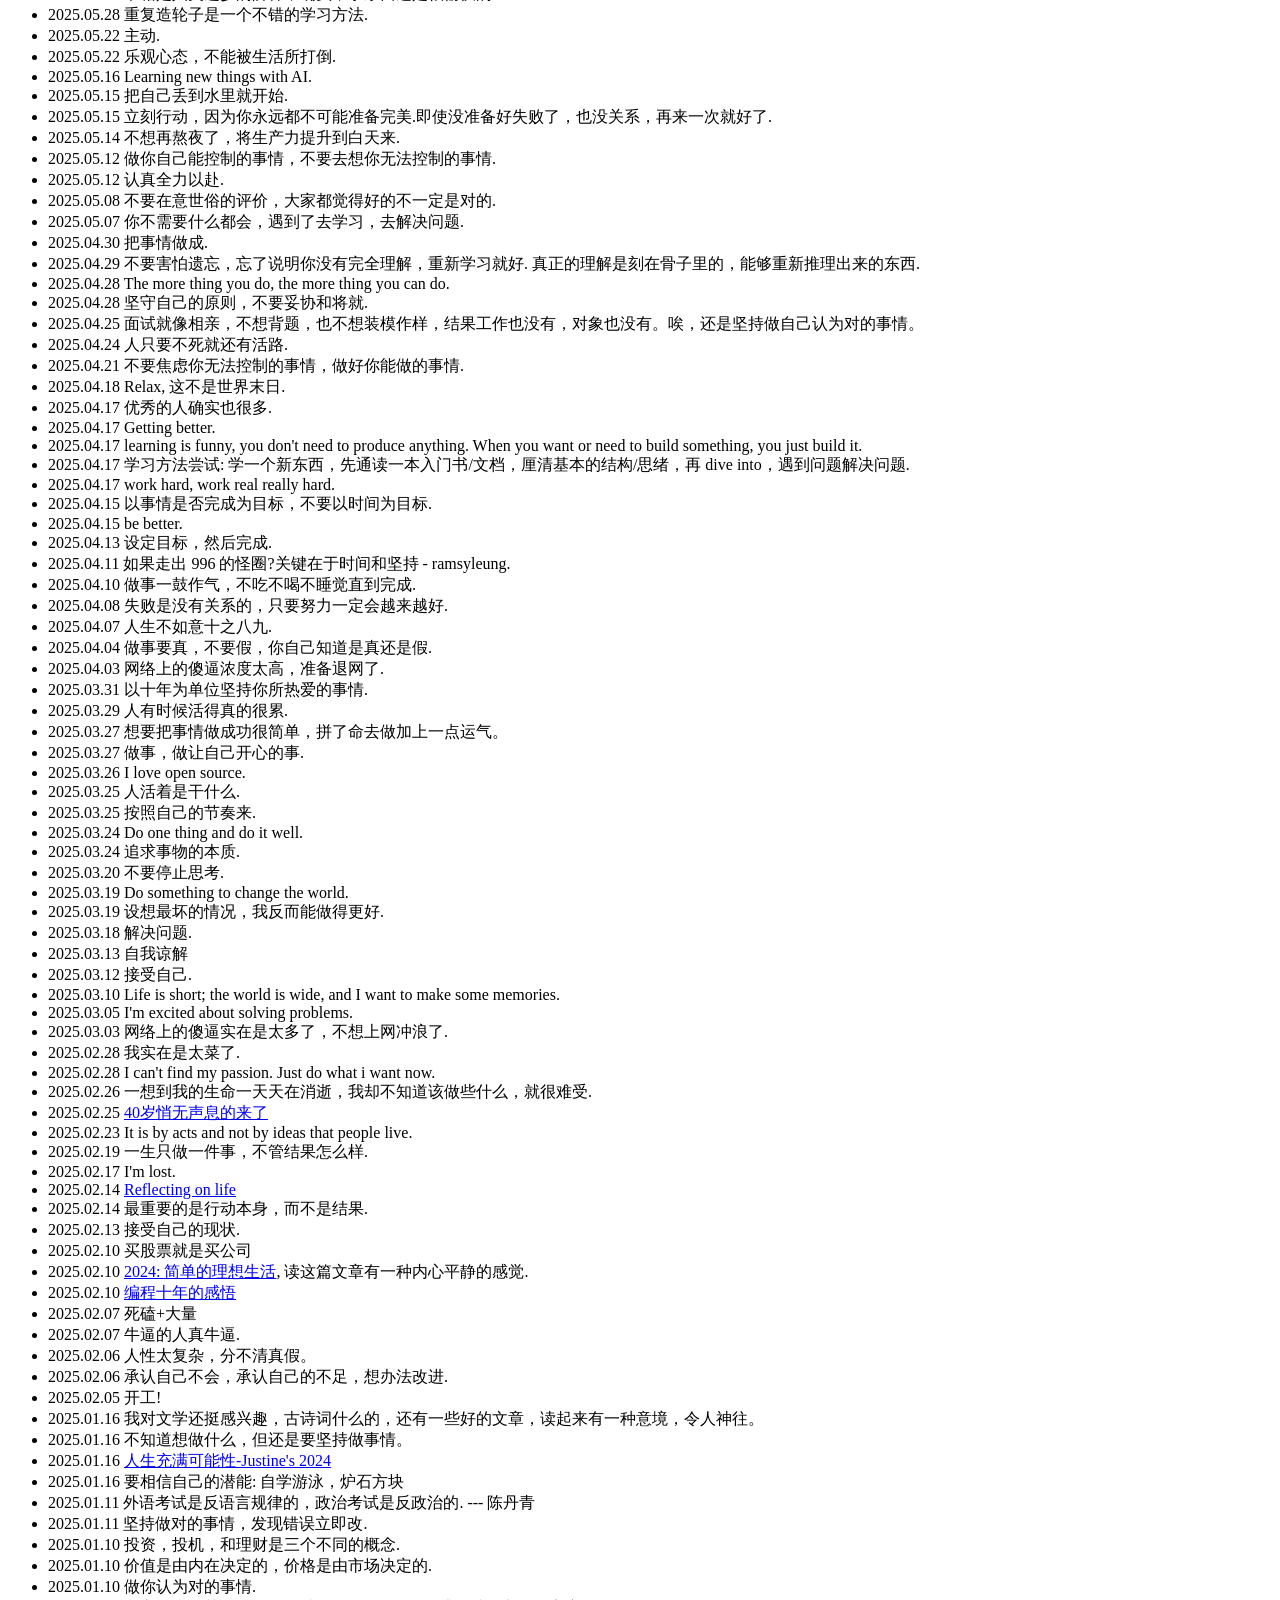
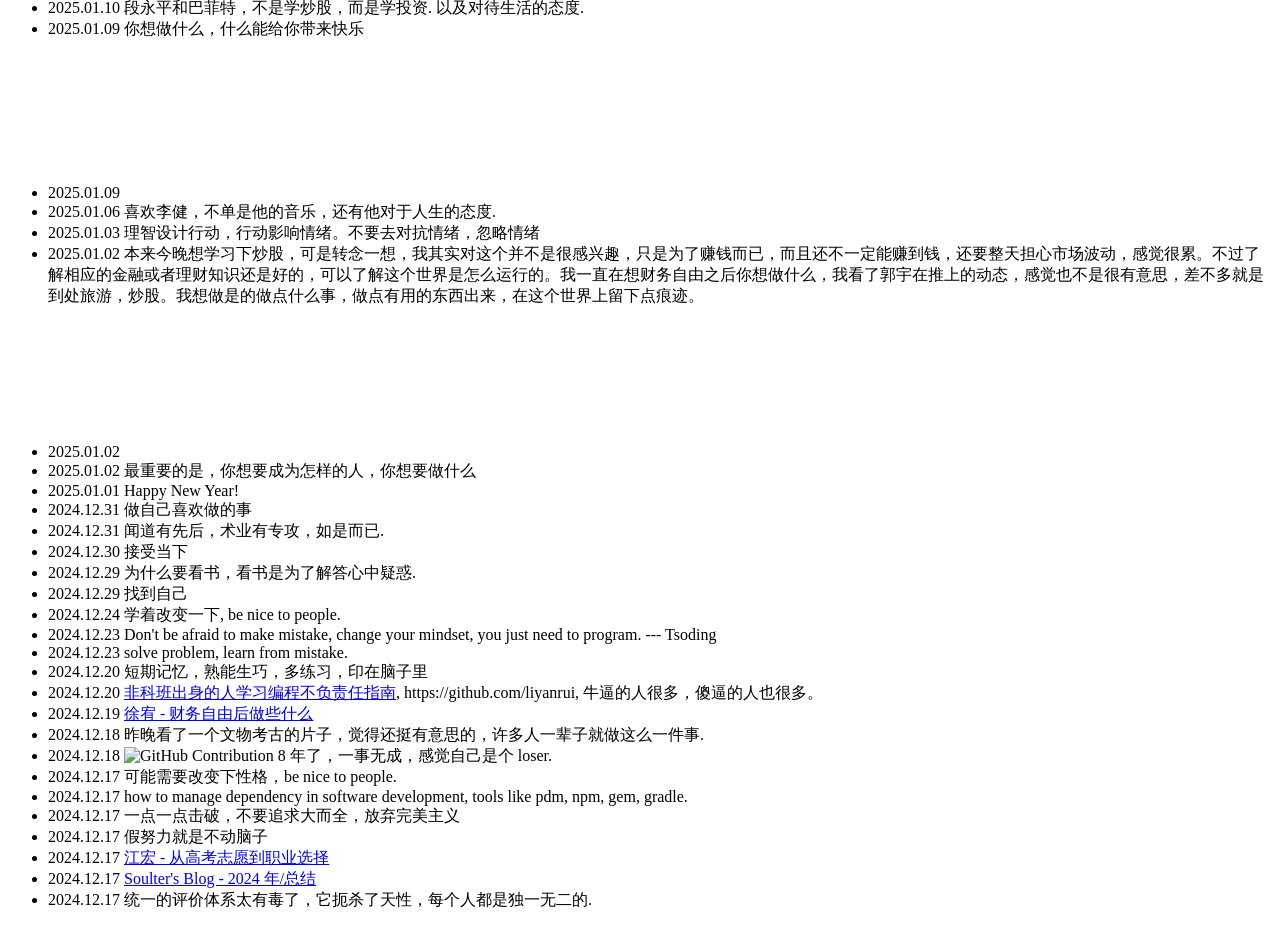
==== commit 9e27ccae: "Update" ====
--- a/thought.html
+++ b/thought.html
@@ -11,6 +11,7 @@
             <a href="./index.html">BLOG</a> | THOUGHT | <a href="./like.html">LIKE</a>
         </div>
         <ul>
+            <li>2026.09.08 慢一点不会影响什么，只会让你更好的成为你自己.</li>
             <li>2026.09.07 走正道.</li>
             <li>2026.09.04 降低期望，放弃回报，接受结果，享受过程.</li>
             <li>2026.09.03 用心做事.</li>
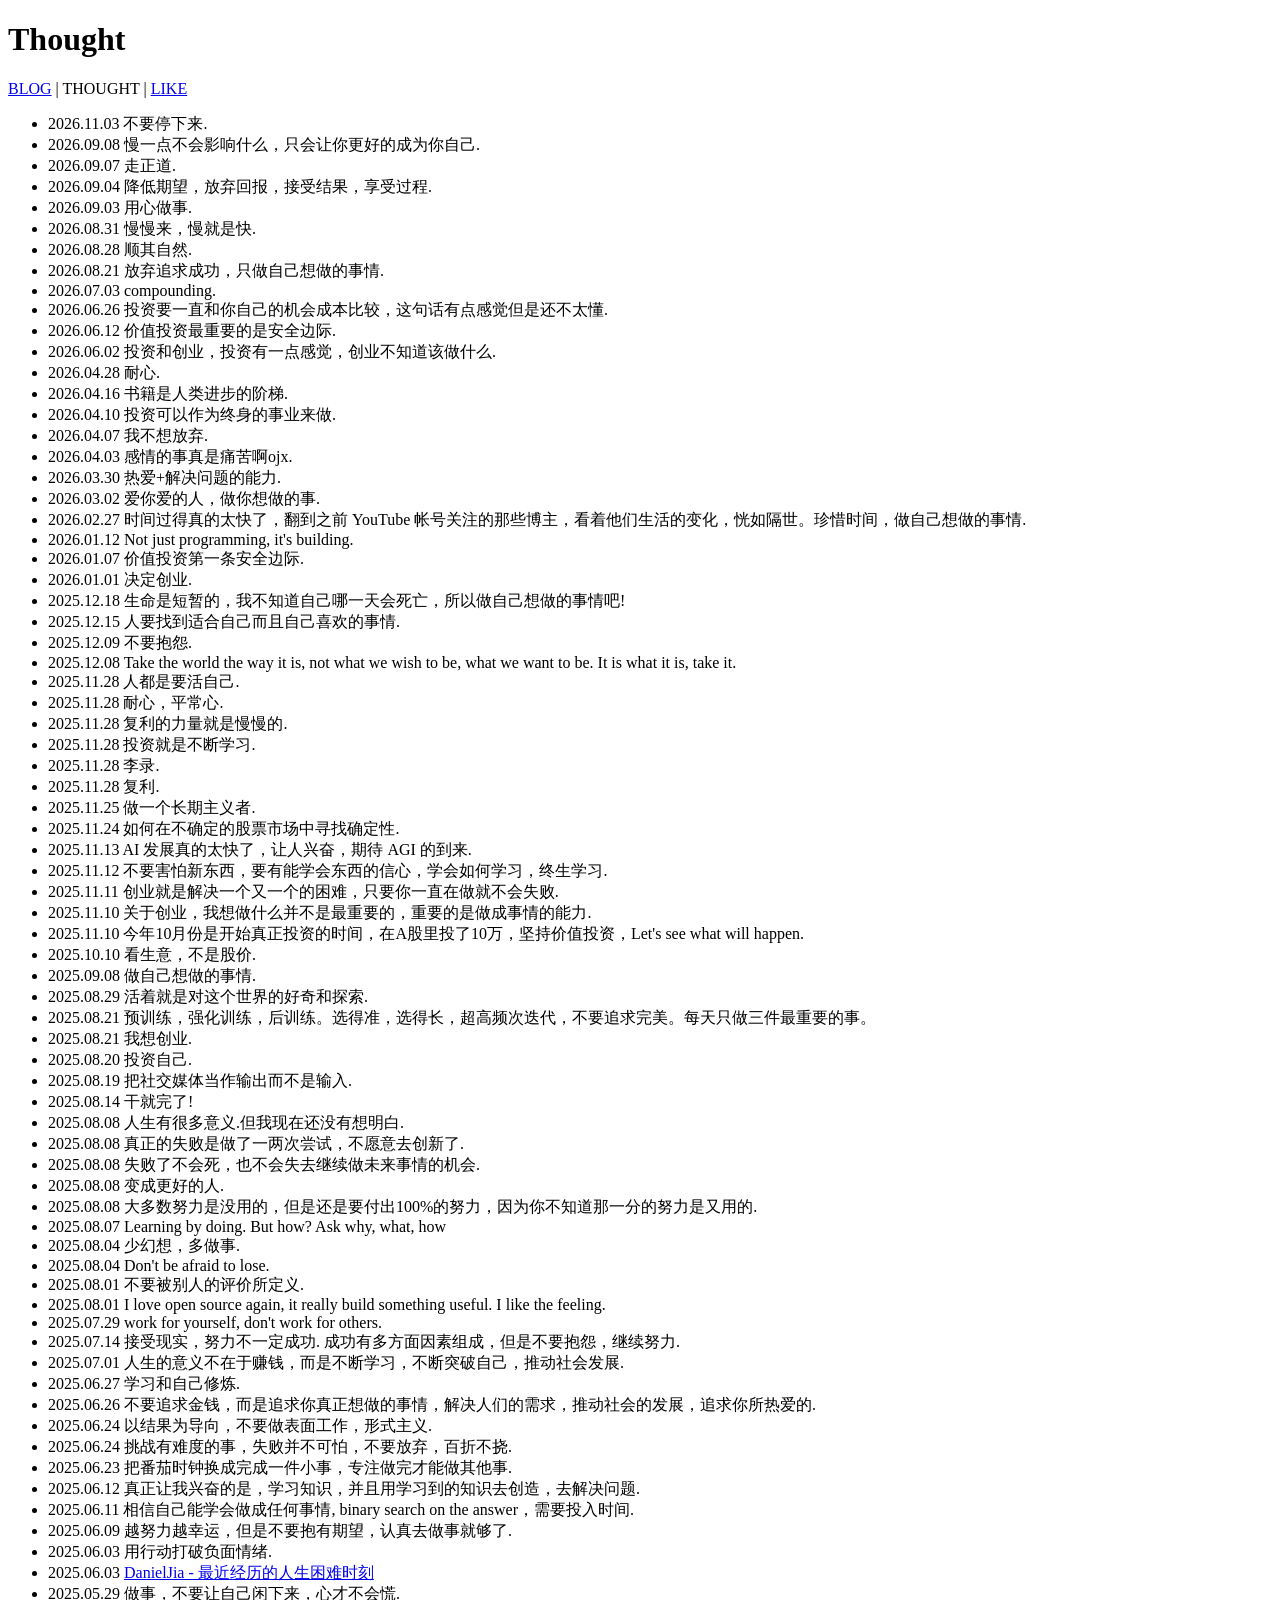
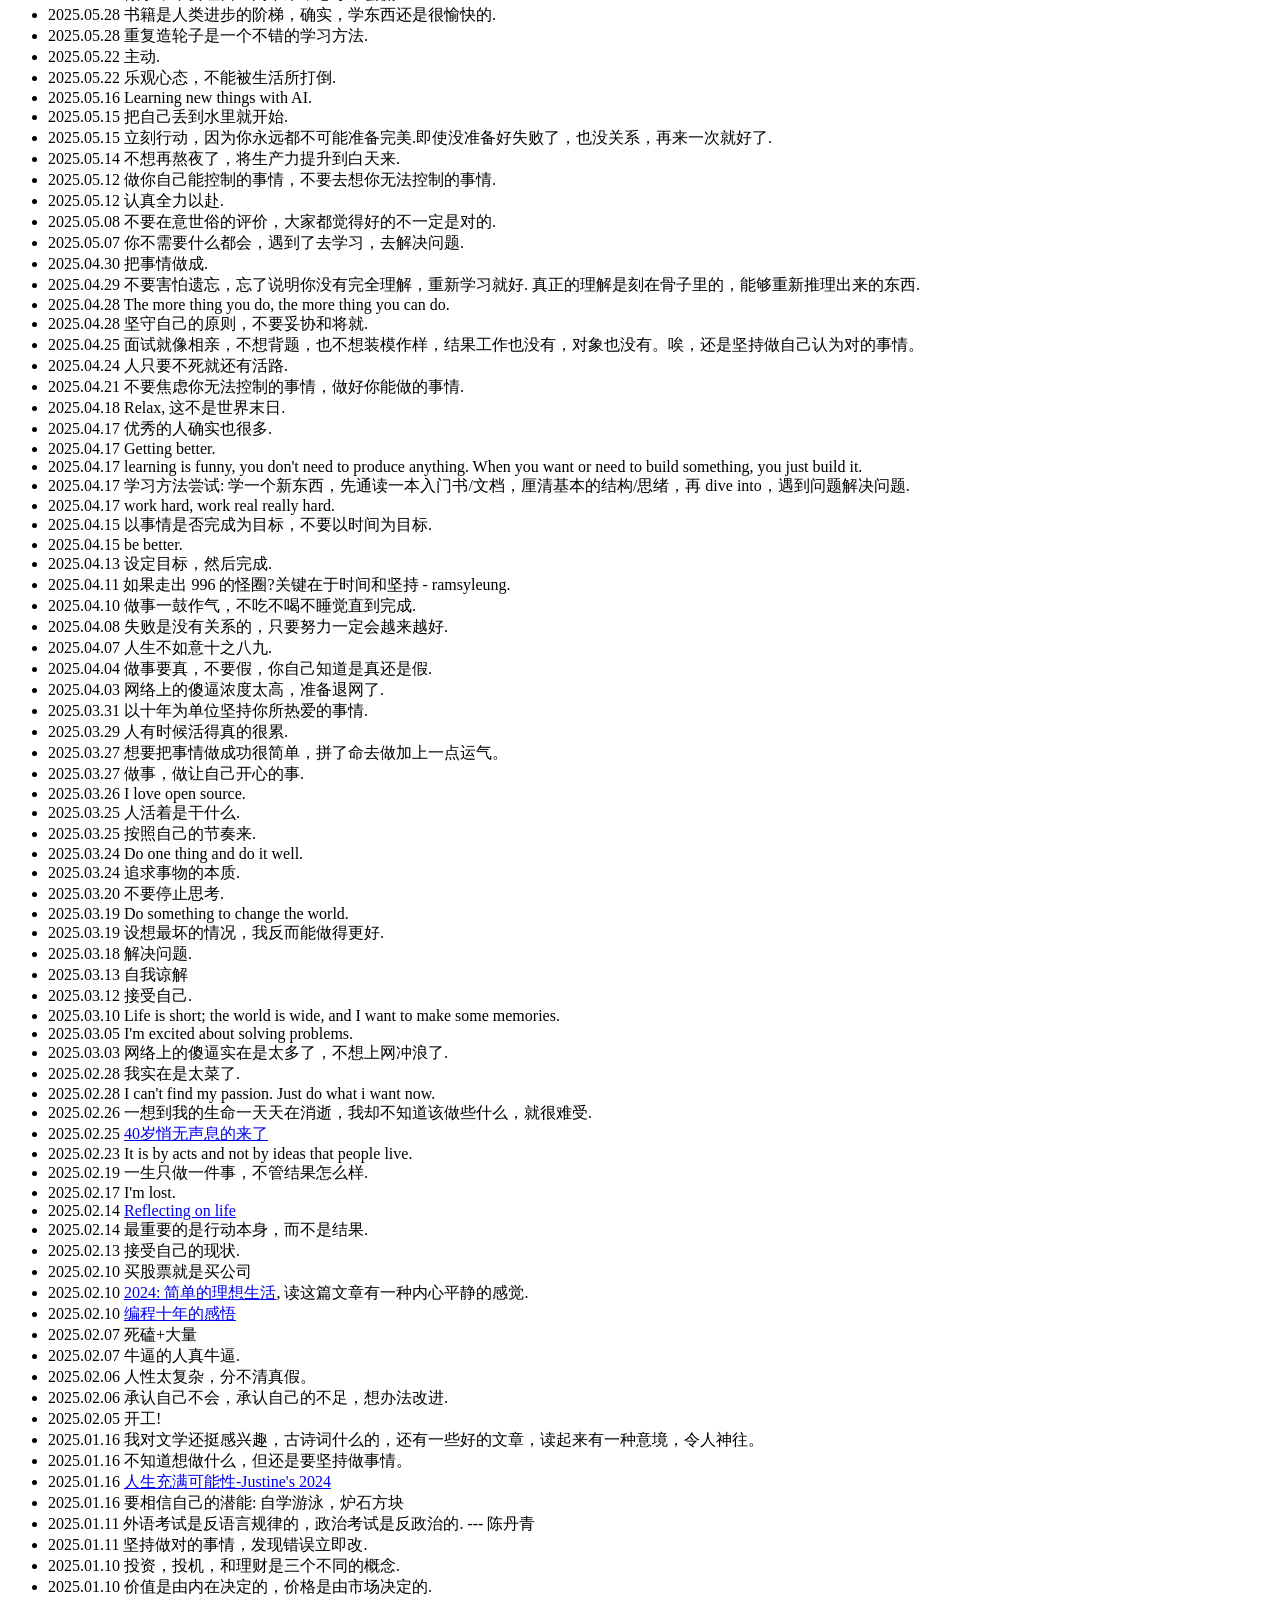
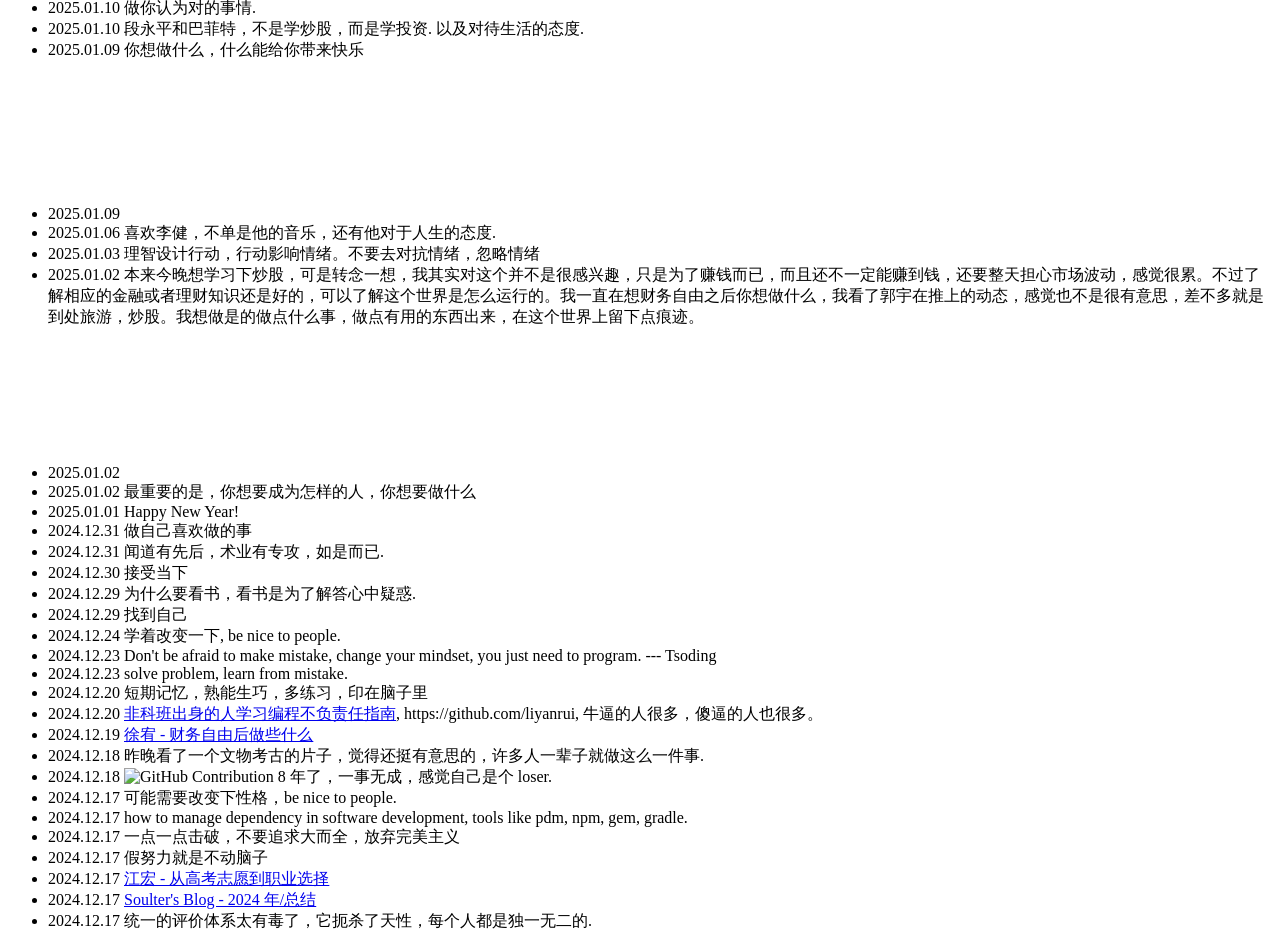
==== commit d85a4100: "Update" ====
--- a/thought.html
+++ b/thought.html
@@ -11,6 +11,7 @@
             <a href="./index.html">BLOG</a> | THOUGHT | <a href="./like.html">LIKE</a>
         </div>
         <ul>
+            <li>2026.11.03 不要停下来.</li>
             <li>2026.09.08 慢一点不会影响什么，只会让你更好的成为你自己.</li>
             <li>2026.09.07 走正道.</li>
             <li>2026.09.04 降低期望，放弃回报，接受结果，享受过程.</li>
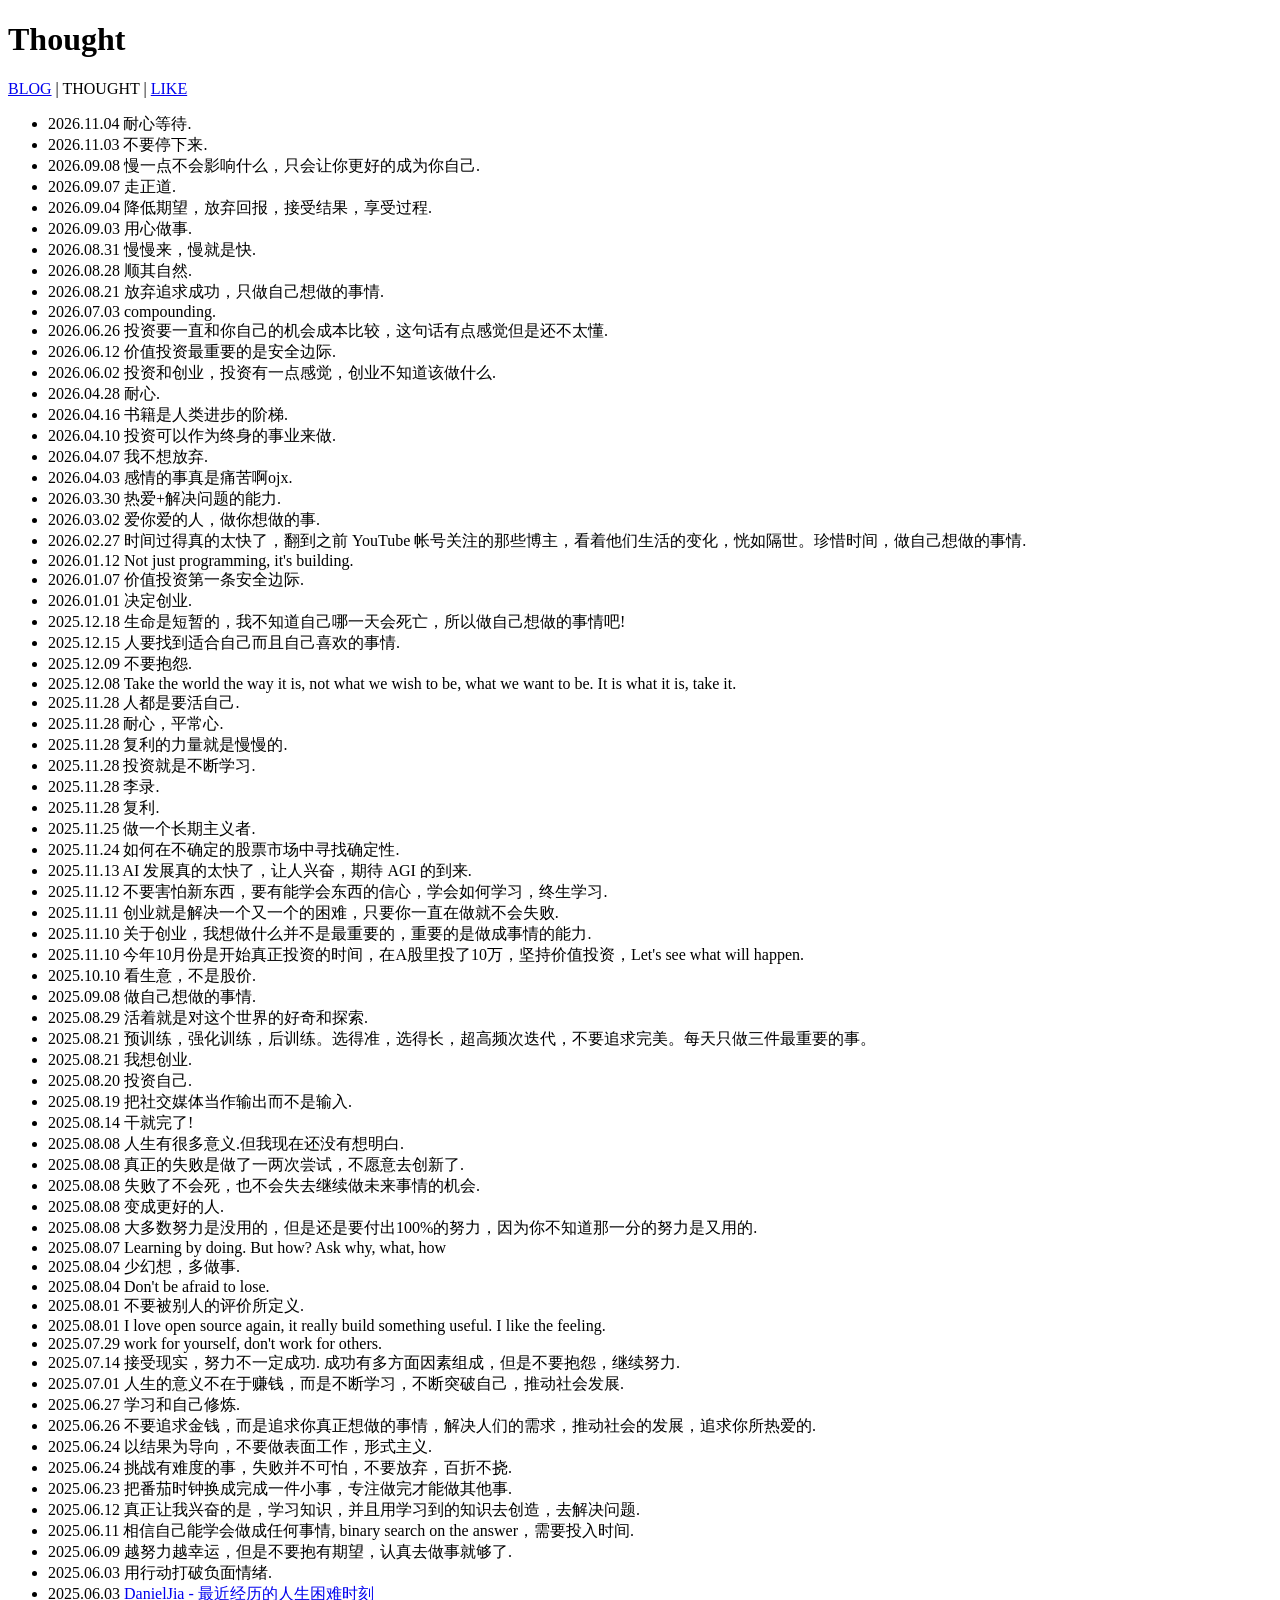
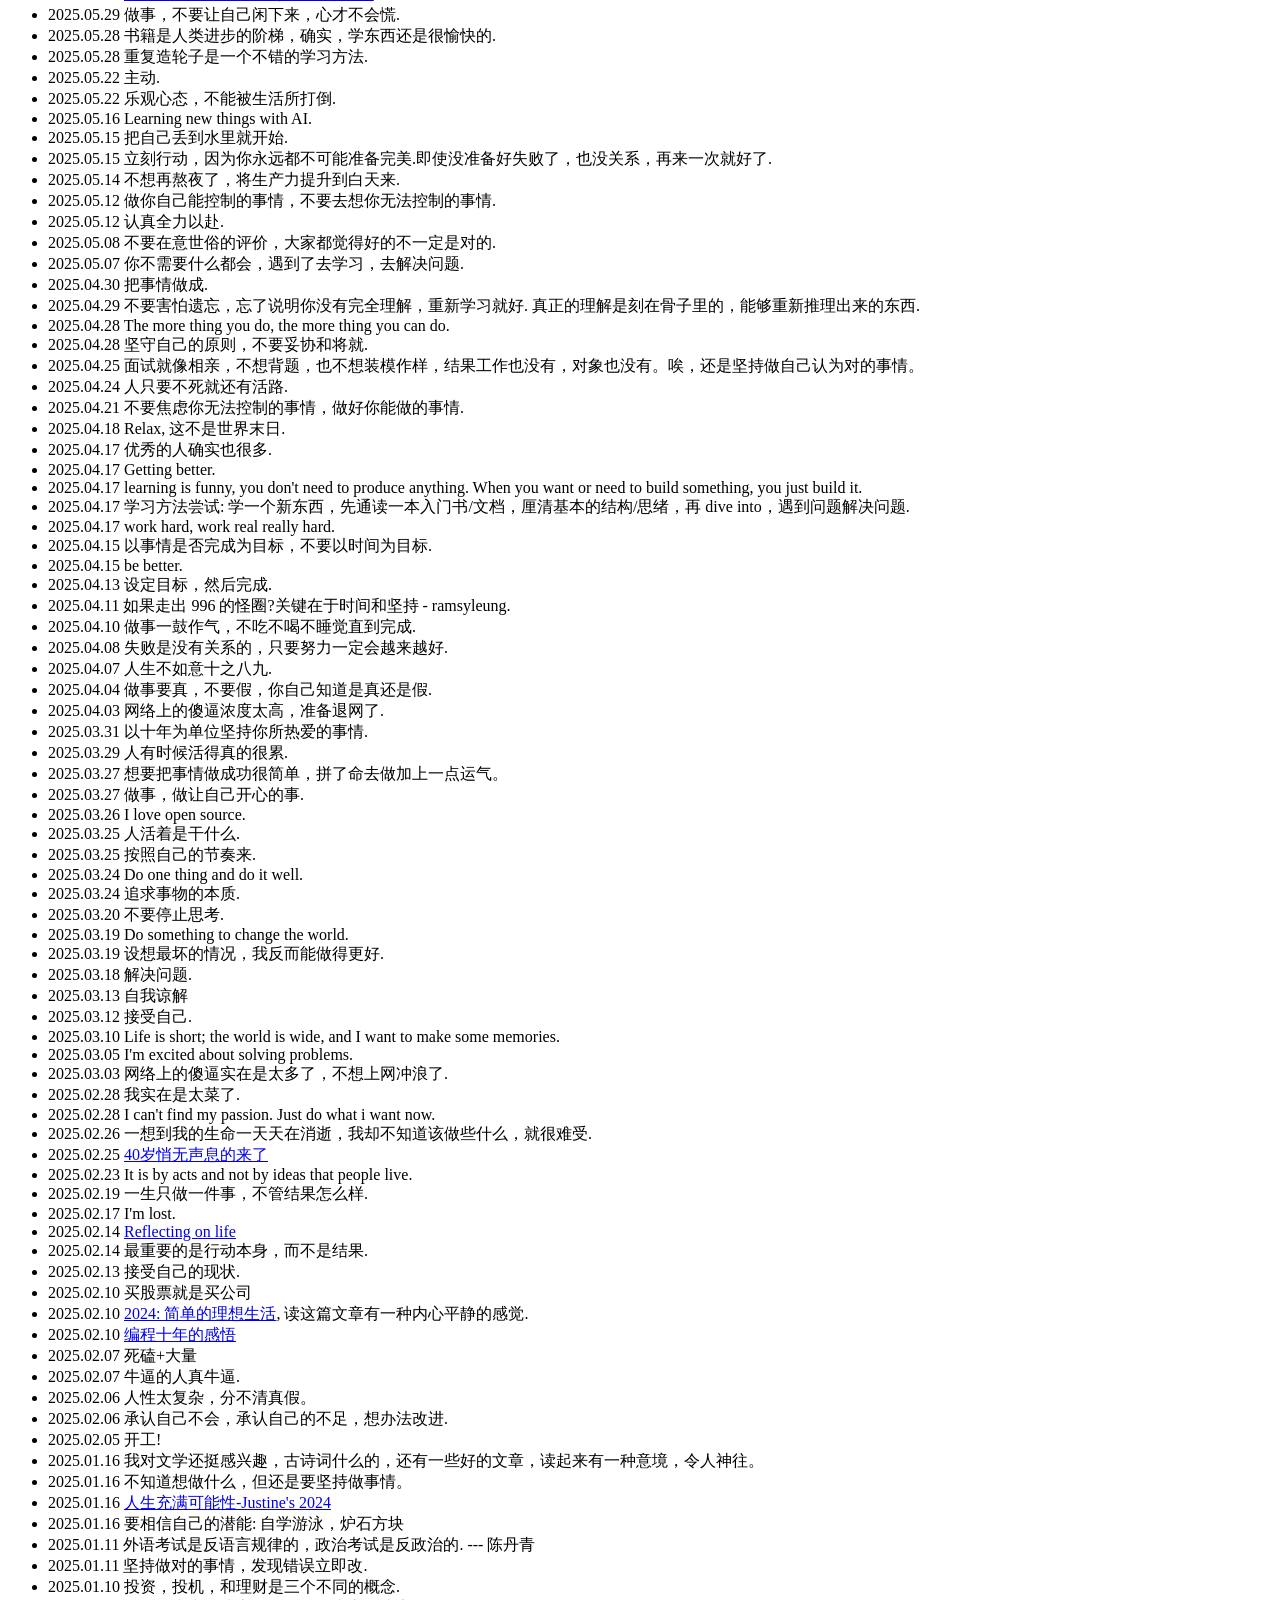
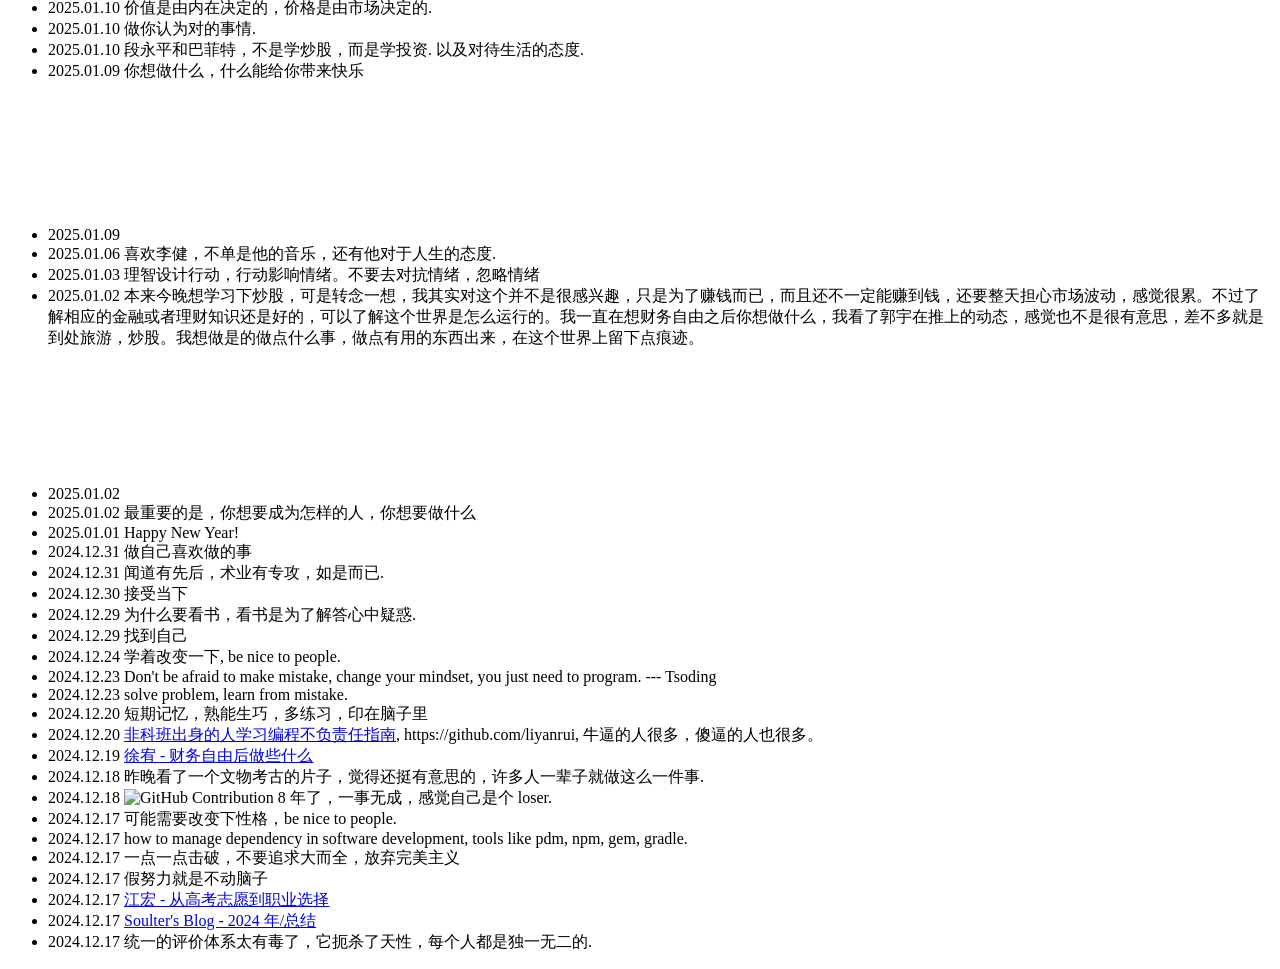
==== commit 4490fe8a: "Update" ====
--- a/thought.html
+++ b/thought.html
@@ -11,6 +11,7 @@
             <a href="./index.html">BLOG</a> | THOUGHT | <a href="./like.html">LIKE</a>
         </div>
         <ul>
+            <li>2026.11.04 耐心等待.</li>
             <li>2026.11.03 不要停下来.</li>
             <li>2026.09.08 慢一点不会影响什么，只会让你更好的成为你自己.</li>
             <li>2026.09.07 走正道.</li>
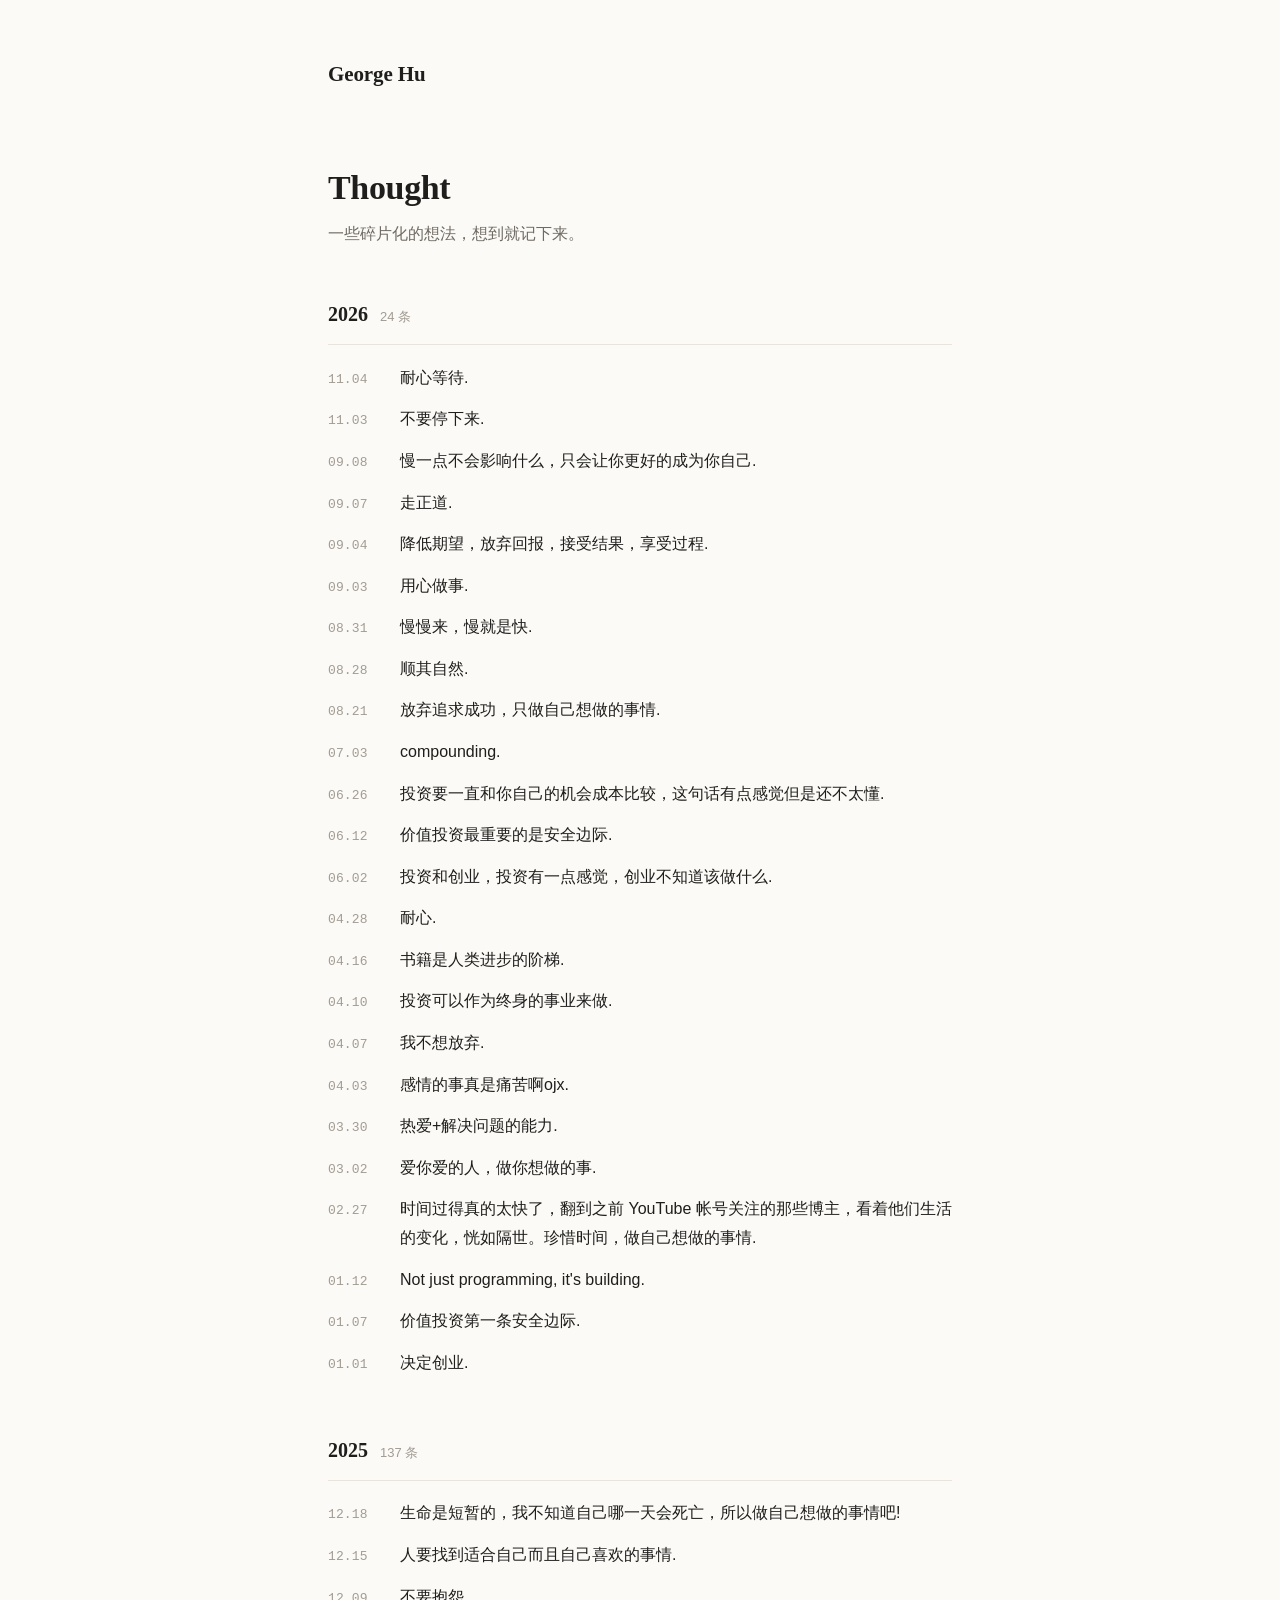
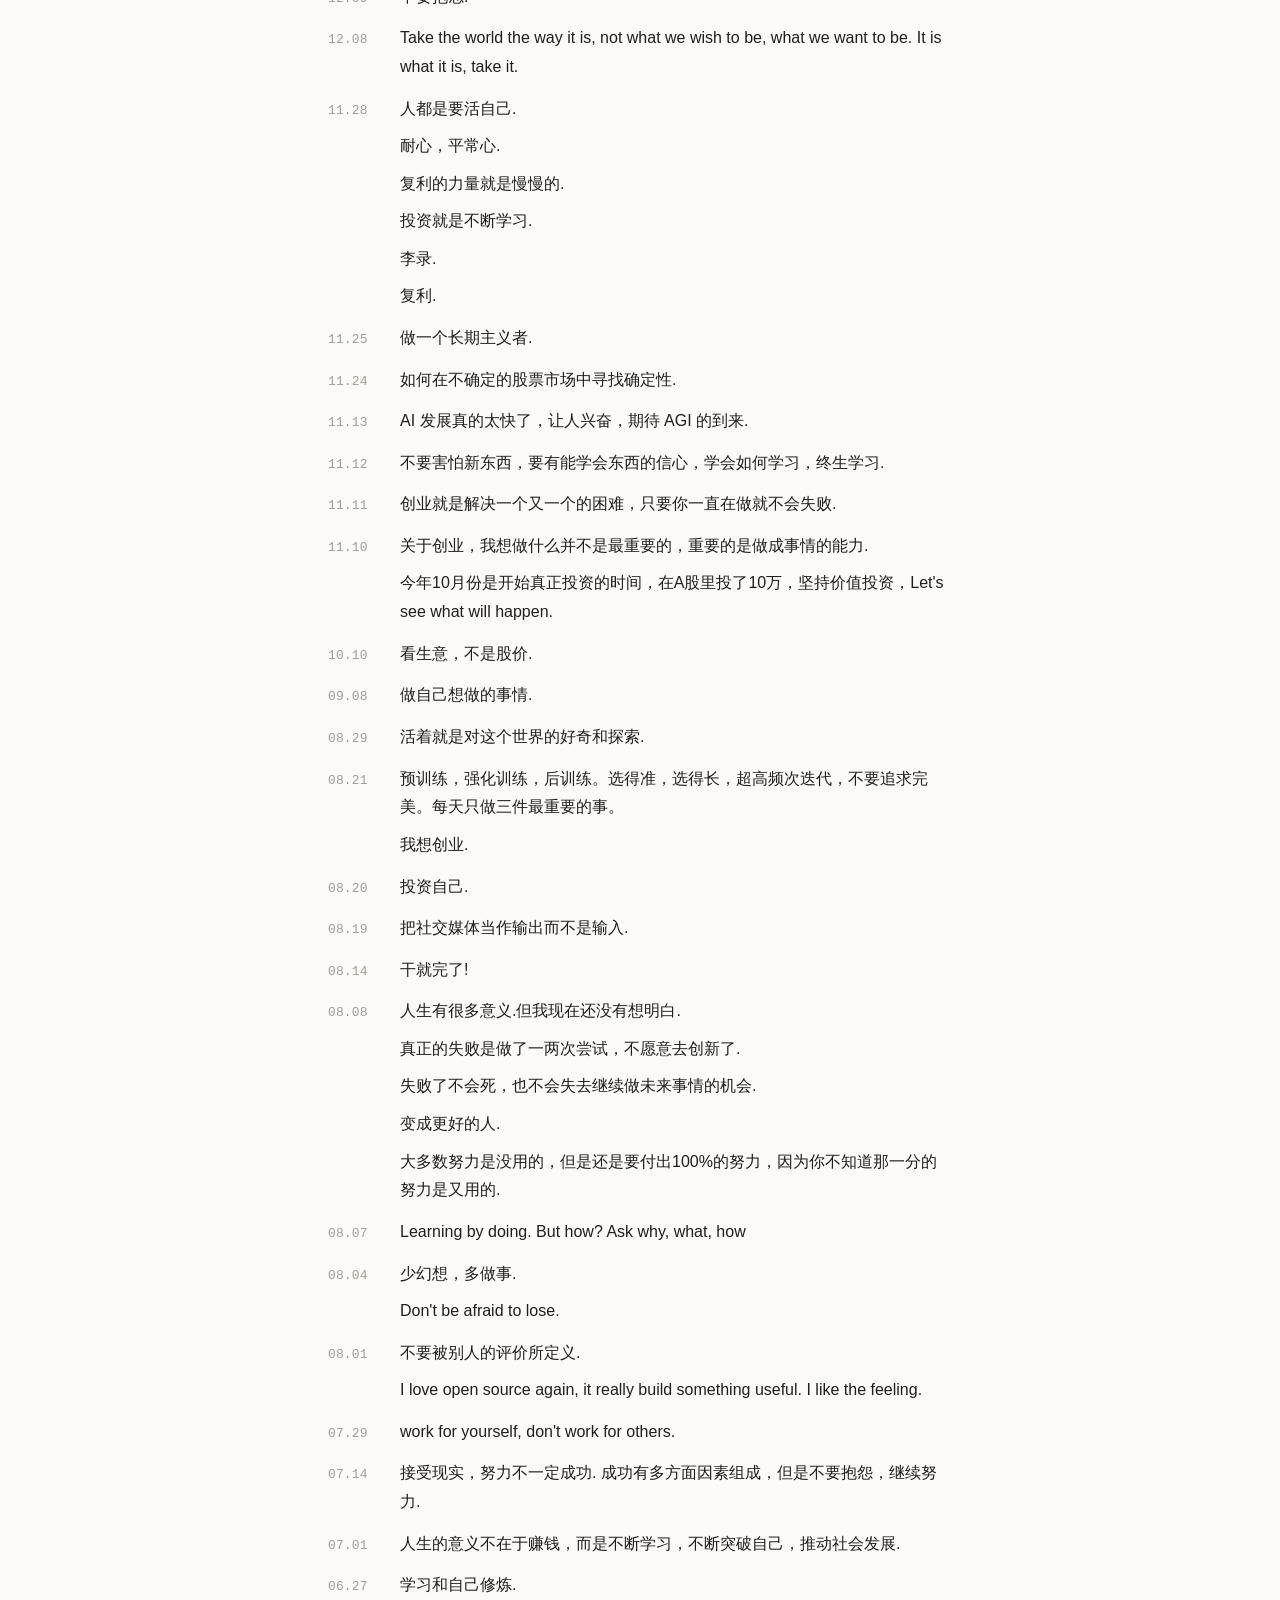
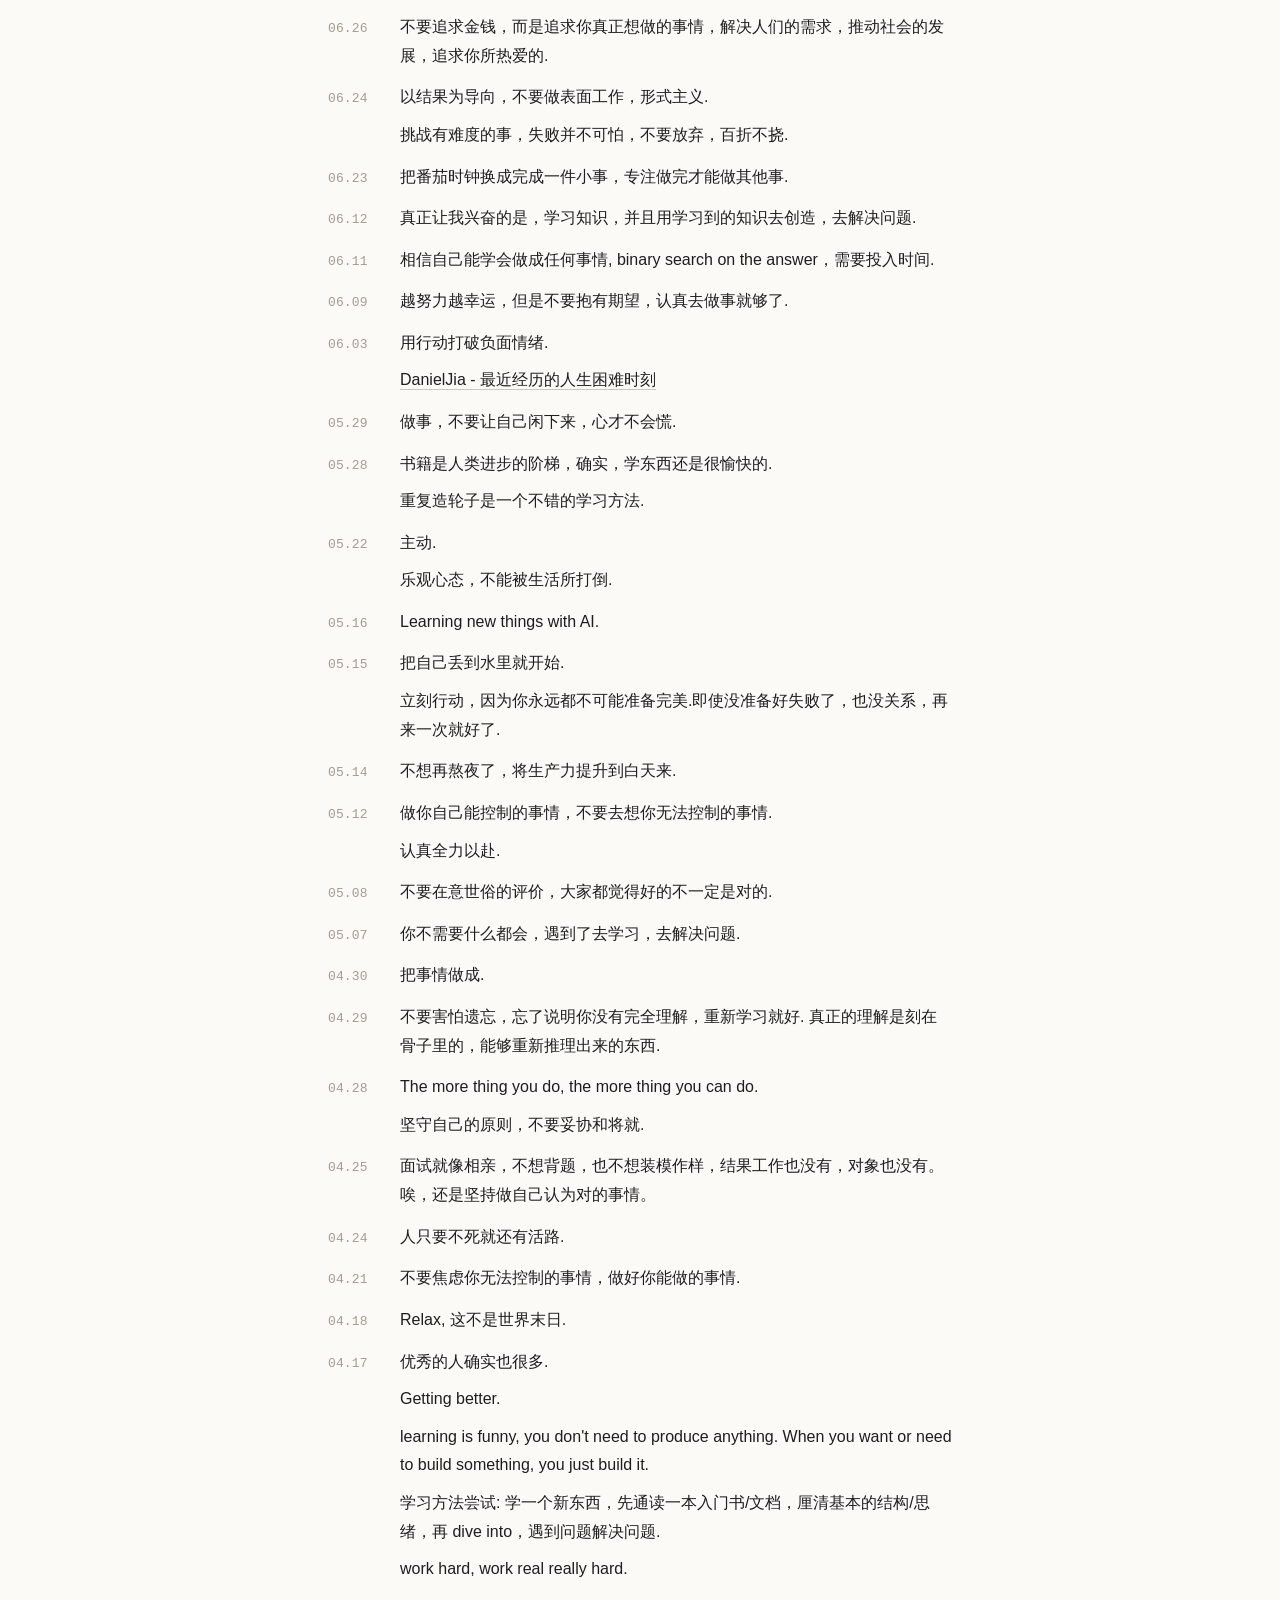
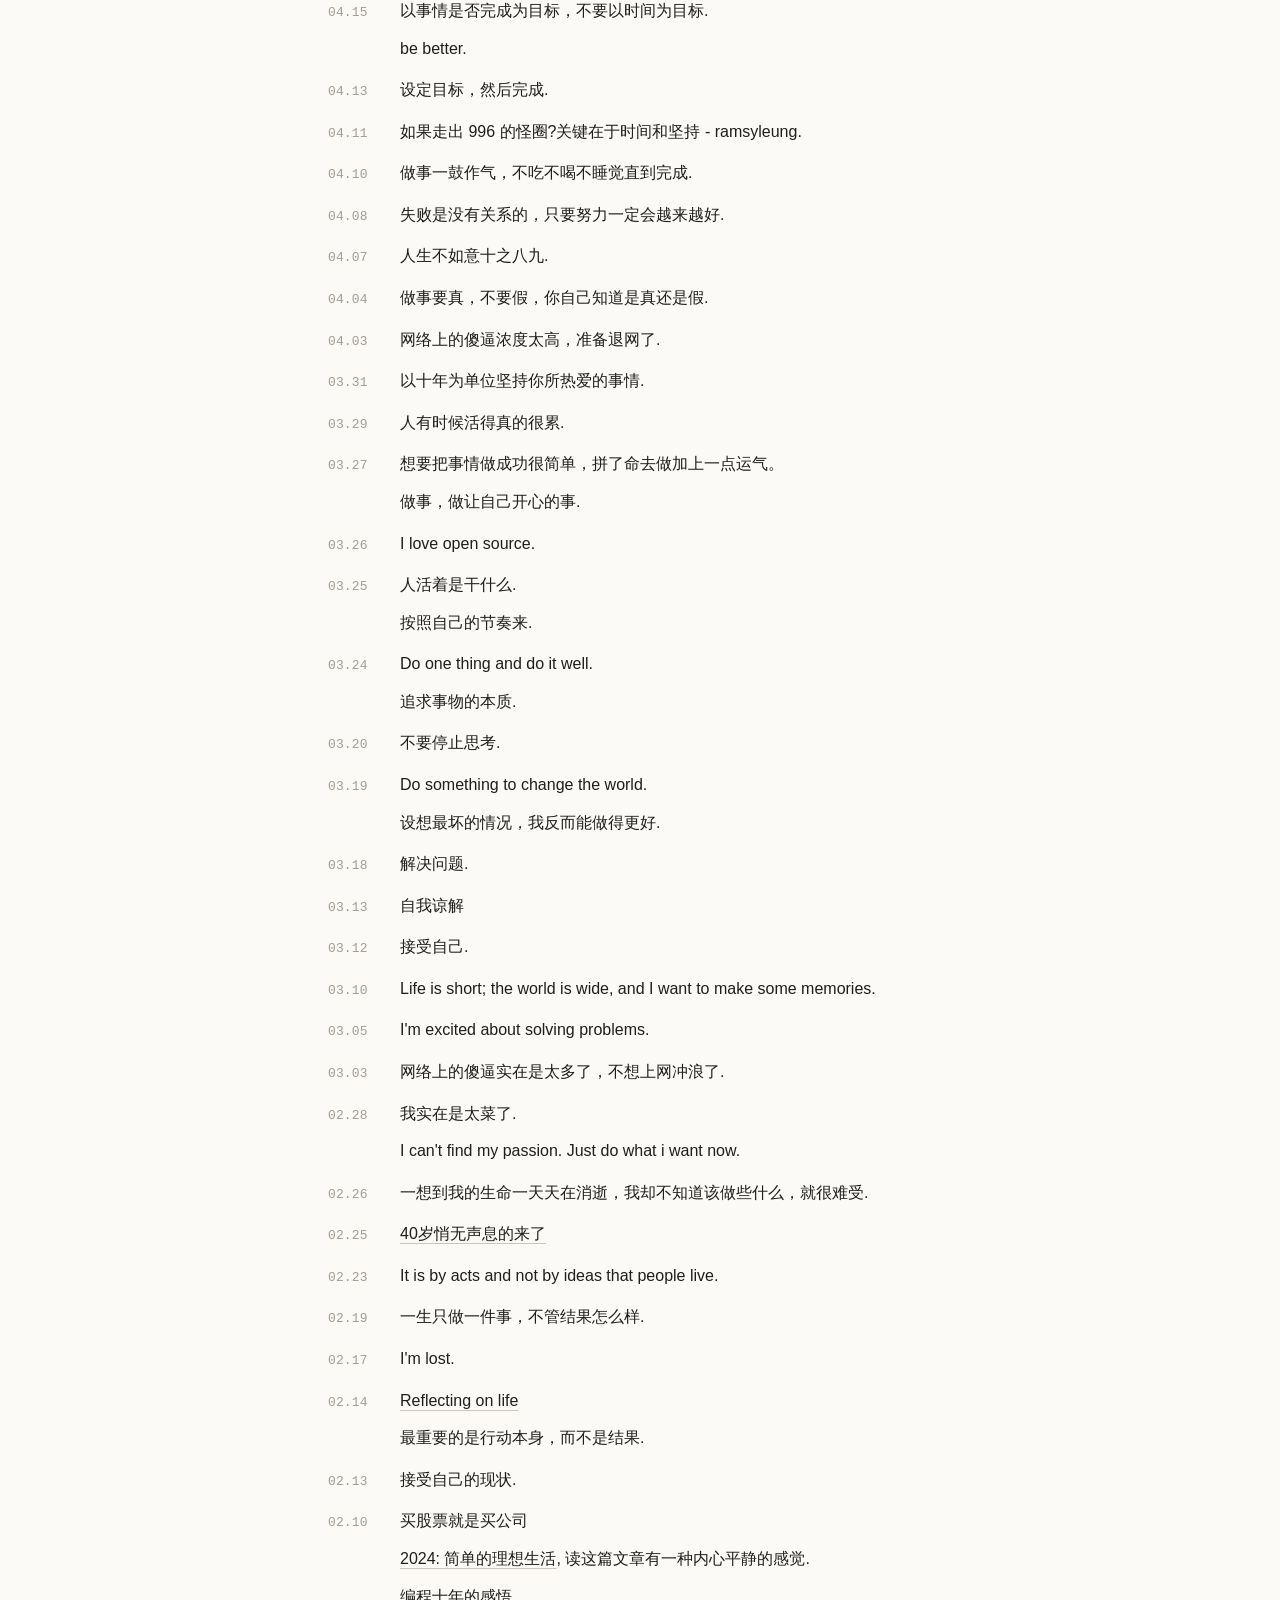
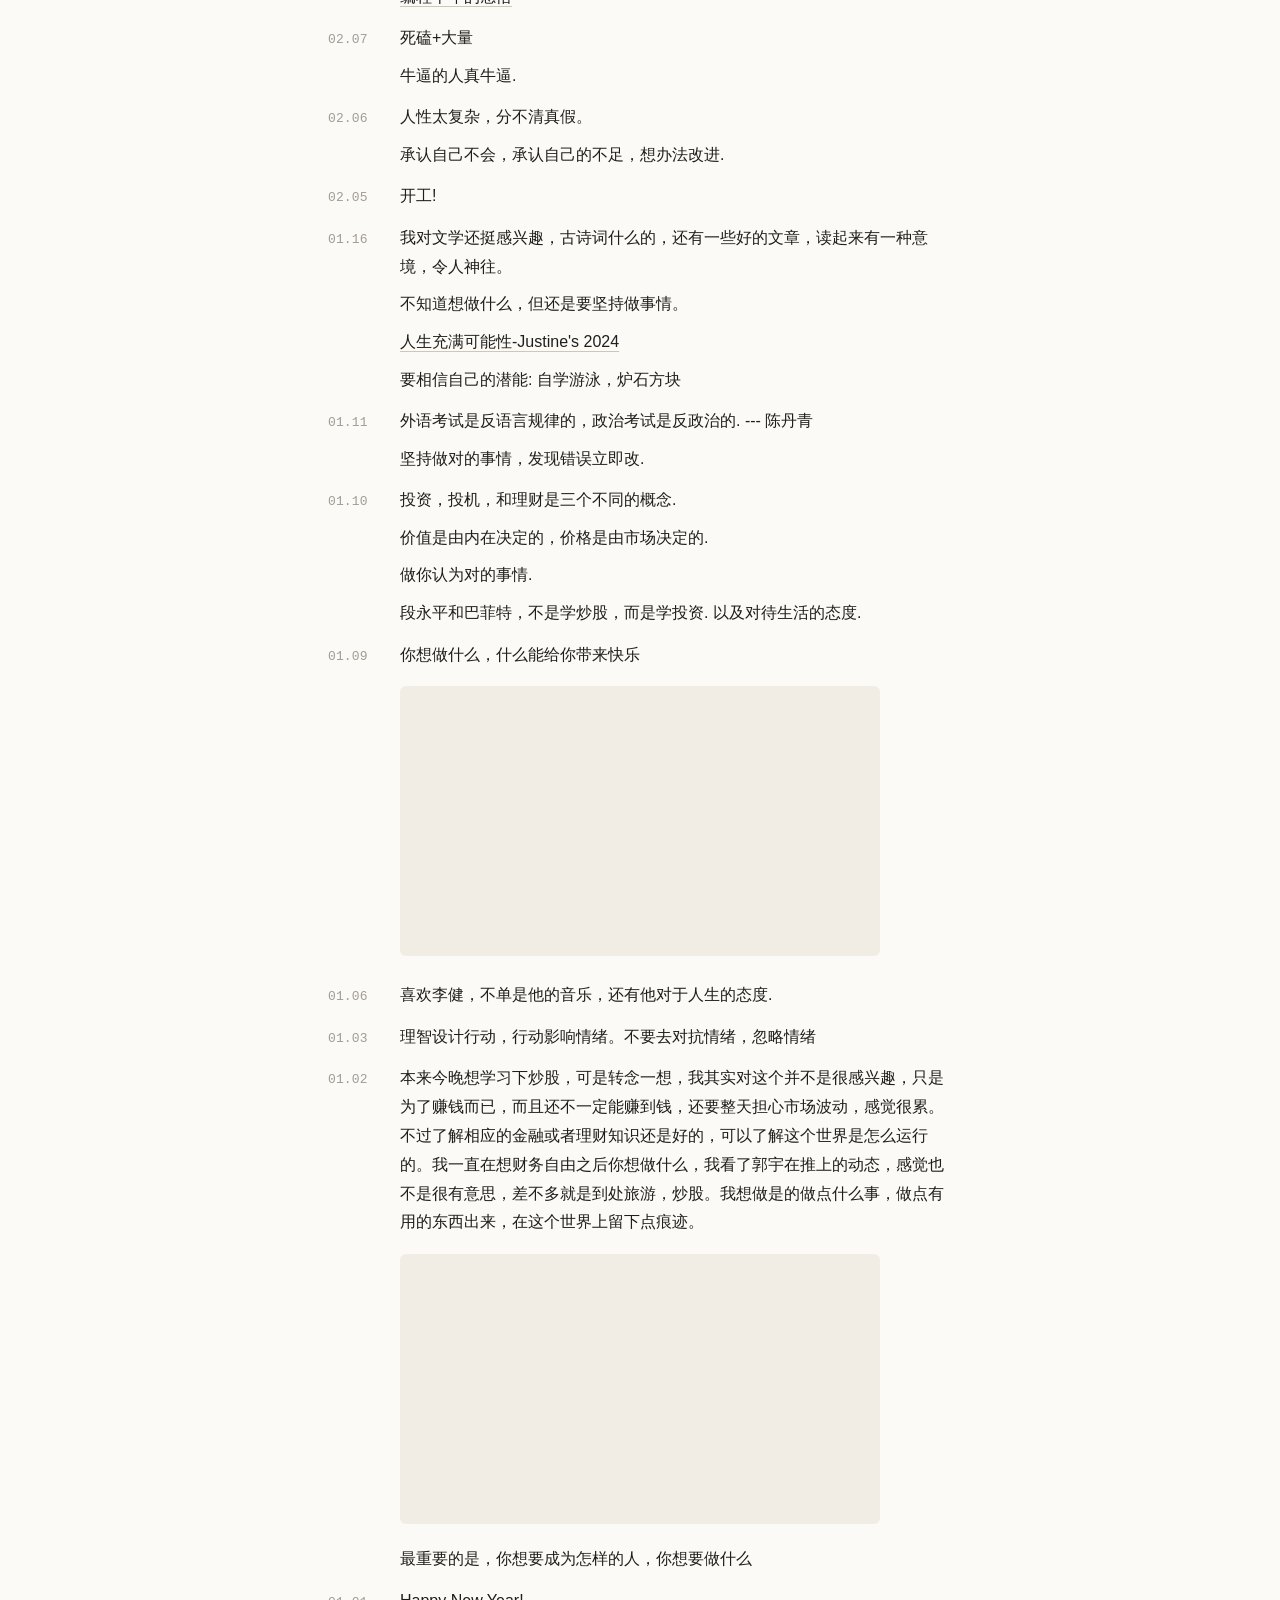
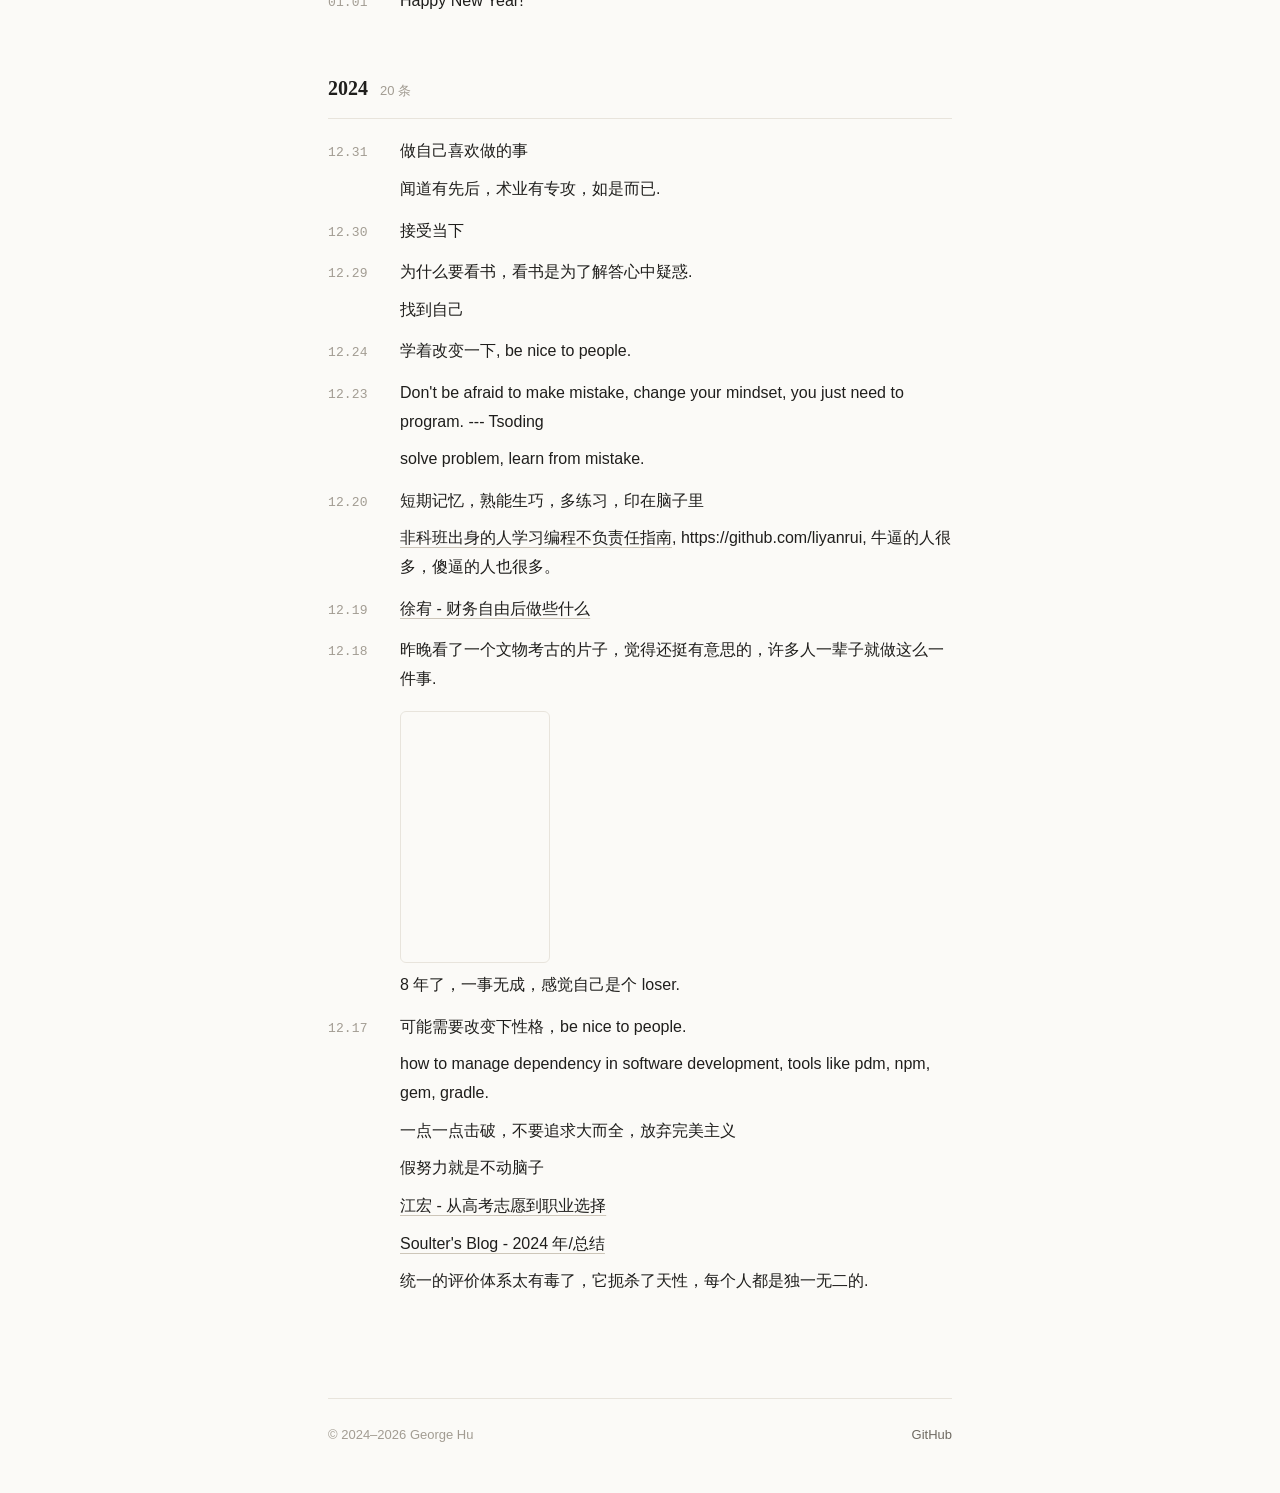
==== commit 9e2835b3: "Redesign site as a single Thought page - Move the Thought list to index.html with a minimal, reading" ====
--- a/thought.html
+++ b/thought.html
@@ -1,204 +1,12 @@
 <!DOCTYPE html>
-<html>
+<html lang="zh-CN">
     <head>
-        <title>Thought</title>
-        <link rel="stylesheet" href="./assets/main.css" />
+        <meta charset="utf-8" />
+        <title>George Hu</title>
+        <meta http-equiv="refresh" content="0; url=./" />
+        <link rel="canonical" href="./" />
     </head>
     <body>
-        <div class="content">
-        <h1>Thought</h1>
-        <div id="blog">
-            <a href="./index.html">BLOG</a> | THOUGHT | <a href="./like.html">LIKE</a>
-        </div>
-        <ul>
-            <li>2026.11.04 耐心等待.</li>
-            <li>2026.11.03 不要停下来.</li>
-            <li>2026.09.08 慢一点不会影响什么，只会让你更好的成为你自己.</li>
-            <li>2026.09.07 走正道.</li>
-            <li>2026.09.04 降低期望，放弃回报，接受结果，享受过程.</li>
-            <li>2026.09.03 用心做事.</li>
-            <li>2026.08.31 慢慢来，慢就是快.</li>
-            <li>2026.08.28 顺其自然.</li>
-            <li>2026.08.21 放弃追求成功，只做自己想做的事情.</li>
-            <li>2026.07.03 compounding.</li>
-            <li>2026.06.26 投资要一直和你自己的机会成本比较，这句话有点感觉但是还不太懂.</li>
-            <li>2026.06.12 价值投资最重要的是安全边际.</li>
-            <li>2026.06.02 投资和创业，投资有一点感觉，创业不知道该做什么.</li>
-            <li>2026.04.28 耐心.</li>
-            <li>2026.04.16 书籍是人类进步的阶梯.</li>
-            <li>2026.04.10 投资可以作为终身的事业来做.</li>
-            <li>2026.04.07 我不想放弃.</li>
-            <li>2026.04.03 感情的事真是痛苦啊ojx.</li>
-            <li>2026.03.30 热爱+解决问题的能力.</li>
-            <li>2026.03.02 爱你爱的人，做你想做的事.</li>
-            <li>2026.02.27 时间过得真的太快了，翻到之前 YouTube 帐号关注的那些博主，看着他们生活的变化，恍如隔世。珍惜时间，做自己想做的事情.</li>
-            <li>2026.01.12 Not just programming, it's building.</li>
-            <li>2026.01.07 价值投资第一条安全边际.</li>
-            <li>2026.01.01 决定创业.</li>
-            <li>2025.12.18 生命是短暂的，我不知道自己哪一天会死亡，所以做自己想做的事情吧!</li>
-            <li>2025.12.15 人要找到适合自己而且自己喜欢的事情.</li>
-            <li>2025.12.09 不要抱怨.</li>
-            <li>2025.12.08 Take the world the way it is, not what we wish to be, what we want to be. It is what it is, take it.</li>
-            <li>2025.11.28 人都是要活自己.</li>
-            <li>2025.11.28 耐心，平常心.</li>
-            <li>2025.11.28 复利的力量就是慢慢的.</li>
-            <li>2025.11.28 投资就是不断学习.</li>
-            <li>2025.11.28 李录.</li>
-            <li>2025.11.28 复利.</li>
-            <li>2025.11.25 做一个长期主义者.</li>
-            <li>2025.11.24 如何在不确定的股票市场中寻找确定性.</li>
-            <li>2025.11.13 AI 发展真的太快了，让人兴奋，期待 AGI 的到来.</li>
-            <li>2025.11.12 不要害怕新东西，要有能学会东西的信心，学会如何学习，终生学习.</li>
-            <li>2025.11.11 创业就是解决一个又一个的困难，只要你一直在做就不会失败.</li>
-            <li>2025.11.10 关于创业，我想做什么并不是最重要的，重要的是做成事情的能力.</li>
-            <li>2025.11.10 今年10月份是开始真正投资的时间，在A股里投了10万，坚持价值投资，Let's see what will happen.</li>
-            <li>2025.10.10 看生意，不是股价.</li>
-            <li>2025.09.08 做自己想做的事情.</li>
-            <li>2025.08.29 活着就是对这个世界的好奇和探索.</li>
-            <li>2025.08.21 预训练，强化训练，后训练。选得准，选得长，超高频次迭代，不要追求完美。每天只做三件最重要的事。</li>
-            <li>2025.08.21 我想创业.</li>
-            <li>2025.08.20 投资自己.</li>
-            <li>2025.08.19 把社交媒体当作输出而不是输入.</li>
-            <li>2025.08.14 干就完了!</li>
-            <li>2025.08.08 人生有很多意义.但我现在还没有想明白.</li>
-            <li>2025.08.08 真正的失败是做了一两次尝试，不愿意去创新了.</li>
-            <li>2025.08.08 失败了不会死，也不会失去继续做未来事情的机会.</li>
-            <li>2025.08.08 变成更好的人.</li>
-            <li>2025.08.08 大多数努力是没用的，但是还是要付出100%的努力，因为你不知道那一分的努力是又用的.</li>
-            <li>2025.08.07 Learning by doing. But how? Ask why, what, how</li>
-            <li>2025.08.04 少幻想，多做事.</li>
-            <li>2025.08.04 Don't be afraid to lose.</li>
-            <li>2025.08.01 不要被别人的评价所定义.</li>
-            <li>2025.08.01 I love open source again, it really build something useful. I like the feeling.</li>
-            <li>2025.07.29 work for yourself, don't work for others.</li>
-            <li>2025.07.14 接受现实，努力不一定成功. 成功有多方面因素组成，但是不要抱怨，继续努力.</li>
-            <li>2025.07.01 人生的意义不在于赚钱，而是不断学习，不断突破自己，推动社会发展.</li>
-            <li>2025.06.27 学习和自己修炼.</li>
-            <li>2025.06.26 不要追求金钱，而是追求你真正想做的事情，解决人们的需求，推动社会的发展，追求你所热爱的.</li>
-            <li>2025.06.24 以结果为导向，不要做表面工作，形式主义.</li>
-            <li>2025.06.24 挑战有难度的事，失败并不可怕，不要放弃，百折不挠.</li>
-            <li>2025.06.23 把番茄时钟换成完成一件小事，专注做完才能做其他事.</li>
-            <li>2025.06.12 真正让我兴奋的是，学习知识，并且用学习到的知识去创造，去解决问题.</li>
-            <li>2025.06.11 相信自己能学会做成任何事情, binary search on the answer，需要投入时间.</li>
-            <li>2025.06.09 越努力越幸运，但是不要抱有期望，认真去做事就够了.</li>
-            <li>2025.06.03 用行动打破负面情绪.</li>
-            <li>2025.06.03 <a href="https://danieljia.com/posts/tough-time/">DanielJia - 最近经历的人生困难时刻</a>
-            <li>2025.05.29 做事，不要让自己闲下来，心才不会慌.</li>
-            <li>2025.05.28 书籍是人类进步的阶梯，确实，学东西还是很愉快的.</li>
-            <li>2025.05.28 重复造轮子是一个不错的学习方法.</li>
-            <li>2025.05.22 主动.</li>
-            <li>2025.05.22 乐观心态，不能被生活所打倒.</li>
-            <li>2025.05.16 Learning new things with AI.</li>
-            <li>2025.05.15 把自己丢到水里就开始.</li>
-            <li>2025.05.15 立刻行动，因为你永远都不可能准备完美.即使没准备好失败了，也没关系，再来一次就好了.</li>
-            <li>2025.05.14 不想再熬夜了，将生产力提升到白天来.</li>
-            <li>2025.05.12 做你自己能控制的事情，不要去想你无法控制的事情.</li>
-            <li>2025.05.12 认真全力以赴.</li>
-            <li>2025.05.08 不要在意世俗的评价，大家都觉得好的不一定是对的.</li>
-            <li>2025.05.07 你不需要什么都会，遇到了去学习，去解决问题.</li>
-            <li>2025.04.30 把事情做成.</li>
-            <li>2025.04.29 不要害怕遗忘，忘了说明你没有完全理解，重新学习就好. 真正的理解是刻在骨子里的，能够重新推理出来的东西.</li>
-            <li>2025.04.28 The more thing you do, the more thing you can do.</li>
-            <li>2025.04.28 坚守自己的原则，不要妥协和将就.</li>
-            <li>2025.04.25 面试就像相亲，不想背题，也不想装模作样，结果工作也没有，对象也没有。唉，还是坚持做自己认为对的事情。</li>
-            <li>2025.04.24 人只要不死就还有活路.</li>
-            <li>2025.04.21 不要焦虑你无法控制的事情，做好你能做的事情.</li>
-            <li>2025.04.18 Relax, 这不是世界末日.</li>
-            <li>2025.04.17 优秀的人确实也很多.</li>
-            <li>2025.04.17 Getting better.</li>
-            <li>2025.04.17 learning is funny, you don't need to produce anything. When you want or need to build something, you just build it.</li>
-            <li>2025.04.17 学习方法尝试: 学一个新东西，先通读一本入门书/文档，厘清基本的结构/思绪，再 dive into，遇到问题解决问题.</li>
-            <li>2025.04.17 work hard, work real really hard.</li>
-            <li>2025.04.15 以事情是否完成为目标，不要以时间为目标.</li>
-            <li>2025.04.15 be better.</li>
-            <li>2025.04.13 设定目标，然后完成.</li>
-            <li>2025.04.11 如果走出 996 的怪圈?关键在于时间和坚持 - ramsyleung.</li>
-            <li>2025.04.10 做事一鼓作气，不吃不喝不睡觉直到完成.</li>
-            <li>2025.04.08 失败是没有关系的，只要努力一定会越来越好.</li>
-            <li>2025.04.07 人生不如意十之八九.</li>
-            <li>2025.04.04 做事要真，不要假，你自己知道是真还是假.</li>
-            <li>2025.04.03 网络上的傻逼浓度太高，准备退网了.</li>
-            <li>2025.03.31 以十年为单位坚持你所热爱的事情.</li>
-            <li>2025.03.29 人有时候活得真的很累. </li>
-            <li>2025.03.27 想要把事情做成功很简单，拼了命去做加上一点运气。</li>
-	        <li>2025.03.27 做事，做让自己开心的事.</li>
-	        <li>2025.03.26 I love open source.</li>
-            <li>2025.03.25 人活着是干什么.</li>
-            <li>2025.03.25 按照自己的节奏来.</li>
-            <li>2025.03.24 Do one thing and do it well.</li>
-            <li>2025.03.24 追求事物的本质.</li>
-            <li>2025.03.20 不要停止思考.</li>
-            <li>2025.03.19 Do something to change the world.</li>
-            <li>2025.03.19 设想最坏的情况，我反而能做得更好.</li>
-            <li>2025.03.18 解决问题.</li>
-            <li>2025.03.13 自我谅解</li>
-            <li>2025.03.12 接受自己.</li>
-            <li>2025.03.10 Life is short; the world is wide, and I want to make some memories.</li>
-            <li>2025.03.05 I'm excited about solving problems.</li>
-            <li>2025.03.03 网络上的傻逼实在是太多了，不想上网冲浪了.</li>
-            <li>2025.02.28 我实在是太菜了.</li>
-            <li>2025.02.28 I can't find my passion. Just do what i want now.</li>
-            <li>2025.02.26 一想到我的生命一天天在消逝，我却不知道该做些什么，就很难受.</li>
-            <li>2025.02.25 <a href="https://danieljia.com/posts/40-birthday/">40岁悄无声息的来了</a></li>
-            <li>2025.02.23 It is by acts and not by ideas that people live.</li>
-            <li>2025.02.19 一生只做一件事，不管结果怎么样.</li>
-            <li>2025.02.17 I'm lost.</li>
-            <li>2025.02.14 <a href="https://lucumr.pocoo.org/2024/12/26/reflecting-on-life/">Reflecting on life</a></li>
-            <li>2025.02.14 最重要的是行动本身，而不是结果.</li>
-            <li>2025.02.13 接受自己的现状.</li>
-            <li>2025.02.10 买股票就是买公司</li>
-            <li>2025.02.10 <a href="https://catcoding.me/p/2024-summary/">2024: 简单的理想生活</a>, 读这篇文章有一种内心平静的感觉.</li>
-            <li>2025.02.10 <a href="https://ramsayleung.github.io/zh/post/2024/%E7%BC%96%E7%A8%8B%E5%8D%81%E5%B9%B4%E7%9A%84%E6%84%9F%E6%82%9F/">编程十年的感悟</a></li>
-            <li>2025.02.07 死磕+大量</li>
-            <li>2025.02.07 牛逼的人真牛逼.</li>
-            <li>2025.02.06 人性太复杂，分不清真假。</li>
-            <li>2025.02.06 承认自己不会，承认自己的不足，想办法改进.</li>
-            <li>2025.02.05 开工!</li>
-            <li>2025.01.16 我对文学还挺感兴趣，古诗词什么的，还有一些好的文章，读起来有一种意境，令人神往。</li>
-            <li>2025.01.16 不知道想做什么，但还是要坚持做事情。</li>
-            <li>2025.01.16 <a href="https://justinyan.me/post/6081">人生充满可能性-Justine's 2024</a>
-            <li>2025.01.16 要相信自己的潜能: 自学游泳，炉石方块</li>
-            <li>2025.01.11 外语考试是反语言规律的，政治考试是反政治的. --- 陈丹青</li>
-            <li>2025.01.11 坚持做对的事情，发现错误立即改.</li>
-            <li>2025.01.10 投资，投机，和理财是三个不同的概念.</li>
-            <li>2025.01.10 价值是由内在决定的，价格是由市场决定的.</li>
-            <li>2025.01.10 做你认为对的事情.</li>
-            <li>2025.01.10 段永平和巴菲特，不是学炒股，而是学投资. 以及对待生活的态度.</li>
-            <li>2025.01.09 你想做什么，什么能给你带来快乐</li>
-            <li>2025.01.09 <iframe width="280" height="158" src="https://www.youtube.com/embed/YBQFl18wapg?si=L4A5dGwODQNW8XxY" title="YouTube video player" frameborder="0" allow="accelerometer; autoplay; clipboard-write; encrypted-media; gyroscope; picture-in-picture; web-share" referrerpolicy="strict-origin-when-cross-origin" allowfullscreen></iframe></li>
-            <li>2025.01.06 喜欢李健，不单是他的音乐，还有他对于人生的态度.</li>
-	        <li>2025.01.03 理智设计行动，行动影响情绪。不要去对抗情绪，忽略情绪</li>
-	        <li>2025.01.02 本来今晚想学习下炒股，可是转念一想，我其实对这个并不是很感兴趣，只是为了赚钱而已，而且还不一定能赚到钱，还要整天担心市场波动，感觉很累。不过了解相应的金融或者理财知识还是好的，可以了解这个世界是怎么运行的。我一直在想财务自由之后你想做什么，我看了郭宇在推上的动态，感觉也不是很有意思，差不多就是到处旅游，炒股。我想做是的做点什么事，做点有用的东西出来，在这个世界上留下点痕迹。</li>
-	        <li>2025.01.02 <iframe src="//player.bilibili.com/player.html?isOutside=true&aid=113629198291003&bvid=BV1m2qkYwE8p&cid=27277198030&p=1" scrolling="no" border="0" frameborder="no" framespacing="0" allowfullscreen="true"></iframe></li>
-	        <li>2025.01.02 最重要的是，你想要成为怎样的人，你想要做什么</li>
-	        <li>2025.01.01 Happy New Year!</li>
-            <li>2024.12.31 做自己喜欢做的事</li>
-            <li>2024.12.31 闻道有先后，术业有专攻，如是而已.</li>
-            <li>2024.12.30 接受当下</li>
-	    <li>2024.12.29 为什么要看书，看书是为了解答心中疑惑.</li>
-	    <li>2024.12.29 找到自己</li>
-            <li>2024.12.24 学着改变一下, be nice to people.</li>
-            <li>2024.12.23 Don't be afraid to make mistake, change your mindset, you just need to program. --- Tsoding</li>
-            <li>2024.12.23 solve problem, learn from mistake.</li>
-            <li>2024.12.20 短期记忆，熟能生巧，多练习，印在脑子里</li>
-            <li>2024.12.20 <a href="https://segmentfault.com/a/1190000003873192">非科班出身的人学习编程不负责任指南</a>, https://github.com/liyanrui, 牛逼的人很多，傻逼的人也很多。</li>
-            <li>2024.12.19 <a href="https://blog.youxu.info/2021/11/01/after-fire/">徐宥 - 财务自由后做些什么</a></li>
-            <li>2024.12.18 昨晚看了一个文物考古的片子，觉得还挺有意思的，许多人一辈子就做这么一件事.</li>
-            <li>2024.12.18 <img
-                  src="assets/postspark_github_contribution_12-18-2024.png"
-                  alt="GitHub Contribution"
-                  width="150"
-                  height="254" />
-                8 年了，一事无成，感觉自己是个 loser.
-            </li>
-            <li>2024.12.17 可能需要改变下性格，be nice to people.</li>
-            <li>2024.12.17 how to manage dependency in software development, tools like pdm, npm, gem, gradle.</li>
-            <li>2024.12.17 一点一点击破，不要追求大而全，放弃完美主义</li>
-            <li>2024.12.17 假努力就是不动脑子</li>
-            <li>2024.12.17 <a href="https://1byte.io/articles/gaokao-choice/">江宏 - 从高考志愿到职业选择</a></li>
-            <li>2024.12.17 <a href="https://blog.soulter.top/posts/2024-yearly-record.html">Soulter's Blog - 2024 年/总结</a></li>
-            <li>2024.12.17 统一的评价体系太有毒了，它扼杀了天性，每个人都是独一无二的.</li>
-        </ul>
-        </div>
+        <p>Thought 已移到<a href="./">首页</a>。</p>
     </body>
 </html>
